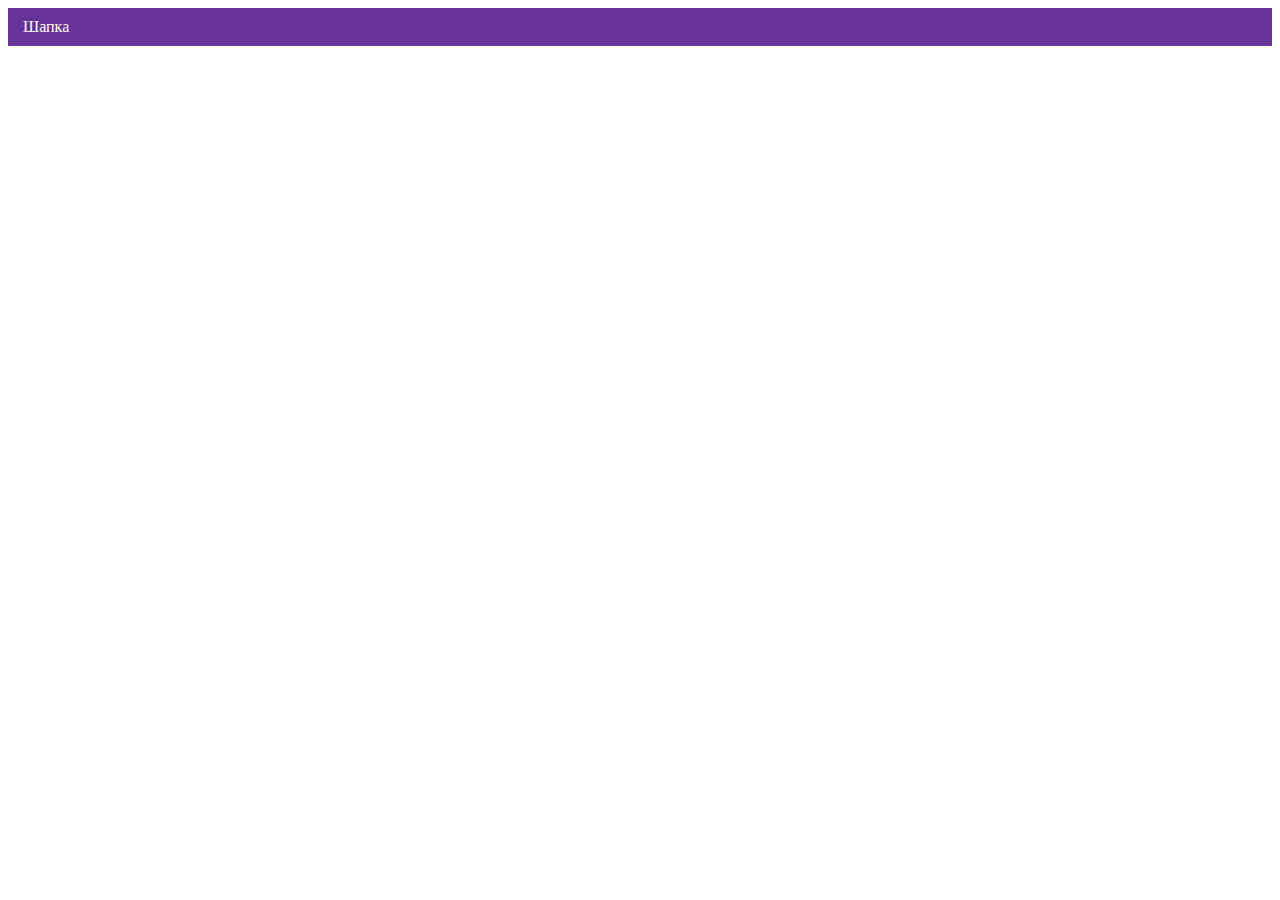
==== index.html @ fb652858 "Deploying to gh-pages from @ htmlacademy-adaptive/2558275-cat-energy-32@a06c13110b7c90f666a48b21f1c2" ====
<!DOCTYPE html><html class="page" lang="ru"><head><meta charset="UTF-8"><title>Название проекта</title><meta name="viewport" content="width=device-width,initial-scale=1"><link rel="stylesheet" href="styles/styles.css"><script src="scripts/index.js" defer="defer"></script></head><body class="page__body"><header class="header">Шапка</header></body></html>
---- styles/styles.css ----
.header{color:#fff;background-color:#639;padding:10px 15px}
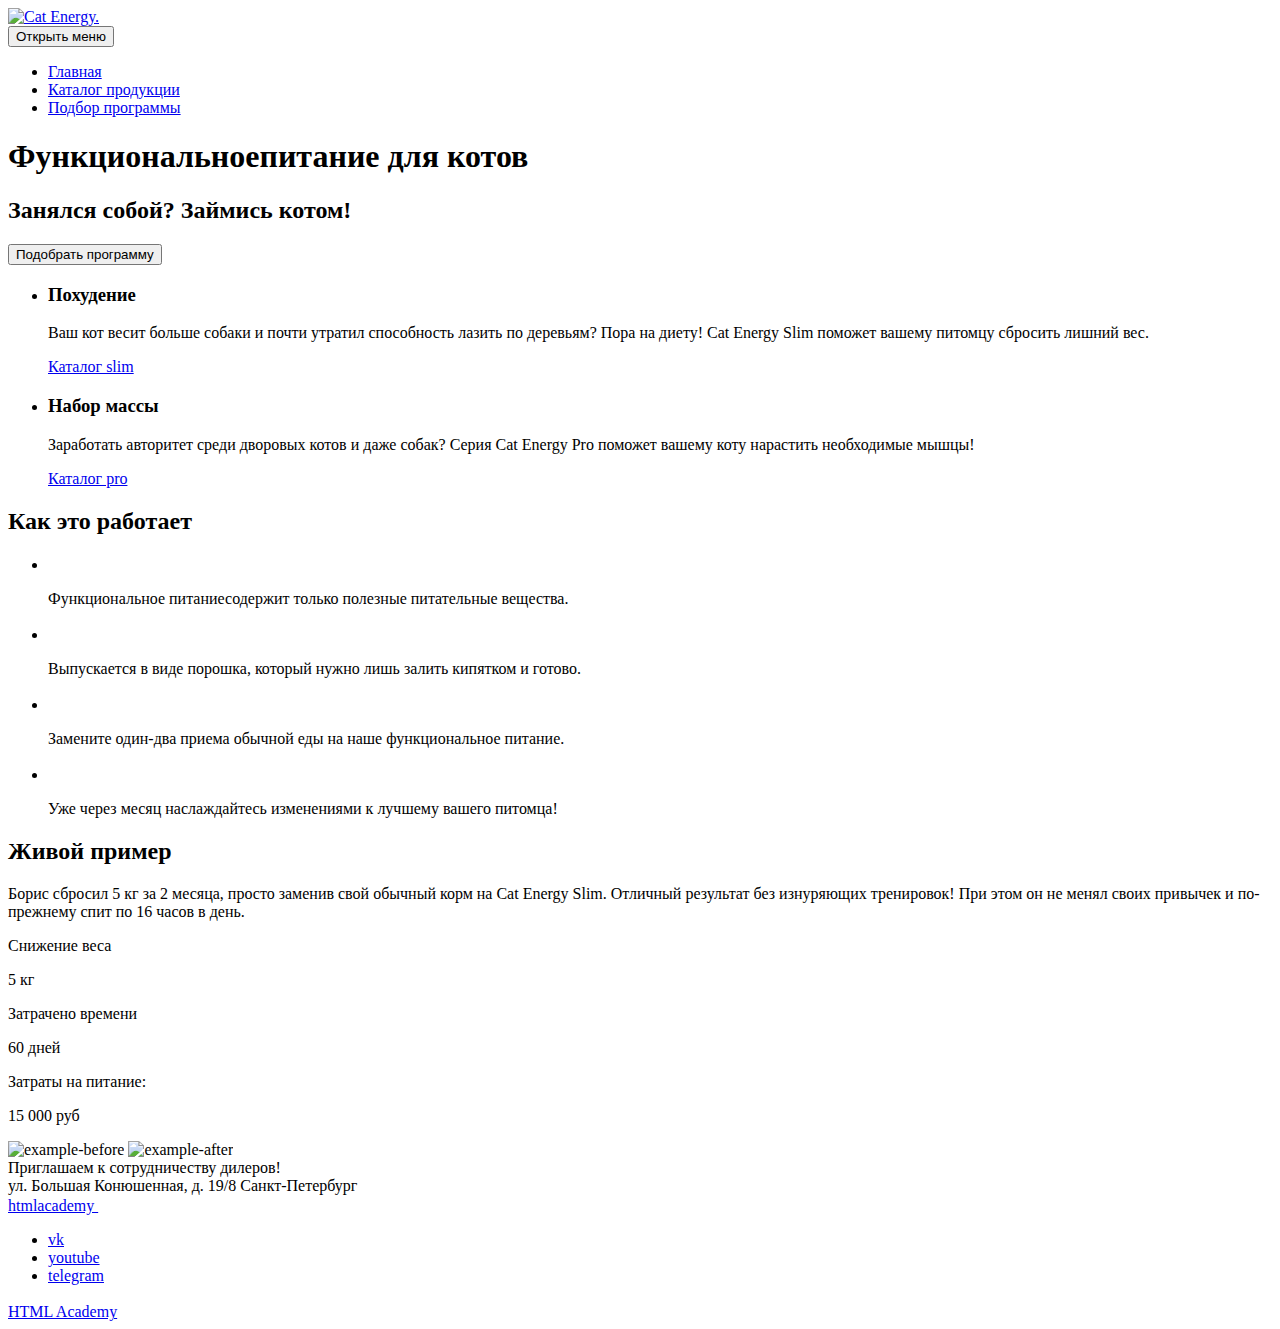
==== commit 4d2ea29e: "Deploying to gh-pages from @ htmlacademy-adaptive/2558275-cat-energy-32@afce8039c04fdcaa0b60c7fbbc33" ====
--- a/index.html
+++ b/index.html
@@ -1 +1 @@
-<!DOCTYPE html><html class="page" lang="ru"><head><meta charset="UTF-8"><title>Название проекта</title><meta name="viewport" content="width=device-width,initial-scale=1"><link rel="stylesheet" href="styles/styles.css"><script src="scripts/index.js" defer="defer"></script></head><body class="page__body"><header class="header">Шапка</header></body></html>+<!DOCTYPE html><html class="page" lang="ru"><head><meta charset="UTF-8"><title>Название проекта</title><meta name="viewport" content="width=device-width,initial-scale=1"><link rel="stylesheet" href="styles/styles.css"><script src="scripts/index.js" defer="defer"></script></head><body class="page__body"><header class="main-header"><a class="main-header__logo" href="#"><img class="main-header__logo-image" src="#" width="200" height="100" alt="Cat Energy."></a><nav class="main-nav"><button class="main-nav__toggle" type="button"><span class="visually-hidden">Открыть меню</span></button><div class="main-nav__wrapper"><ul class="main-nav__list nav-list"><li class="nav-list__item nav-list__item--active"><a class="nav-list__link" href="index.html">Главная</a></li><li class="nav-list__item"><a class="nav-list__link" href="catalog.html">Каталог продукции</a></li><li class="nav-list__item"><a class="nav-list__link" href="#">Подбор программы</a></li></ul></div></nav></header><main class="main-container"><h1 class="main-container__title">Функциональноепитание для котов</h1><h2 class="main-container__title">Занялся собой? Займись котом!</h2><button class="main-container__button" type="button">Подобрать программу</button><section class="products"><div class="products__wrapper"><ul class="products__list"><li class="products__item products__item--weight-loss"><h3 class="products__subtitle">Похудение</h3><p class="products__description">Ваш кот весит больше собаки и почти утратил способность лазить по деревьям? Пора на диету! Cat Energy Slim поможет вашему питомцу сбросить лишний вес.</p><a class="products__link" href="#">Каталог slim</a></li><li class="products__item products__item--weight-gain"><h3 class="products__subtitle">Набор массы</h3><p class="products__description">Заработать авторитет среди дворовых котов и даже собак? Серия Cat Energy Pro поможет вашему коту нарастить необходимые мышцы!</p><a class="products__link" href="#">Каталог pro</a></li></ul></div></section><section class="about"><h2 class="about__title">Как это работает</h2><div class="about__wrapper"><ul class="about__list"><li class="about__item"><div class="about__icon-wrapper"><svg class="about__icon" width="16" height="16"><use href="#"></use></svg></div><p class="about__description">Функциональное питаниесодержит только полезные питательные вещества.</p></li><li class="about__item"><div class="about__icon-wrapper"><svg class="about__icon" width="16" height="16"><use href="#"></use></svg></div><p class="about__description">Выпускается в виде порошка, который нужно лишь залить кипятком и готово.</p></li><li class="about__item"><div class="about__icon-wrapper"><svg class="about__icon" width="16" height="16"><use href="#"></use></svg></div><p class="about__description">Замените один-два приема обычной еды на наше функциональное питание.</p></li><li class="about__item"><div class="about__icon-wrapper"><svg class="about__icon" width="16" height="16"><use href="#"></use></svg></div><p class="about__description">Уже через месяц наслаждайтесь изменениями к лучшему вашего питомца!</p></li></ul></div></section><section class="example"><h2 class="example__title">Живой пример</h2><div class="example__wrapper"><p class="example__description">Борис сбросил 5 кг за 2 месяца, просто заменив свой обычный корм на Cat Energy Slim. Отличный результат без изнуряющих тренировок! При этом он не менял своих привычек и по-прежнему спит по 16 часов в день.</p><div class="example__stats-wrapper"><div class="example__stats"><div class="example__stats-title">Снижение веса</div><p class="example__stats-value">5 кг</p></div><div class="example__stats"><div class="example__stats-title">Затрачено времени</div><p class="example__stats-value">60 дней</p></div></div><div class="example__price-wrapper"><p class="example__price-title">Затраты на питание:</p><p class="example__price-count">15 000 руб</p></div><div class="example__image-wrapper"><img class="example__image-before" src="#" height="200" width="200" alt="example-before"> <img class="example__image-after" src="#" height="200" width="200" alt="example-after"></div></div></section></main><footer class="main-footer"><div class="main-footer__wrapper"><div class="main-footer__contacts"><div class="main-footer__invitation">Приглашаем к сотрудничеству дилеров!</div><div class="main-footer__address">ул. Большая Конюшенная, д. 19/8 Санкт-Петербург</div></div><div class="main-footer__map"></div><div class="main-footer__social social"><a class="visually-hidden" href="https://htmlacademy.ru/intensive/adaptive">htmlacademy <svg class="main-footer__logo" width="16" height="16"><use href="#"></use></svg></a><ul class="social__list"><li class="social__item social__item--vkontakte"><a class="visually-hidden" href="https://vk.com/htmlacademy">vk</a></li><li class="social__item social__item--youtube"><a class="visually-hidden" href="https://www.youtube.com/user/htmlacademyru">youtube</a></li><li class="social__item social__item--telegram"><a class="visually-hidden" href="https://t.me/htmlacademy">telegram</a></li></ul><div class="main-footer__copyright copyright"><a class="copyright__link" href="https://htmlacademy.ru/intensive/adaptive">HTML Academy</a> <svg class="copyright__icon" width="16" height="16"><use href="#"></use></svg></div></div></div></footer></body></html>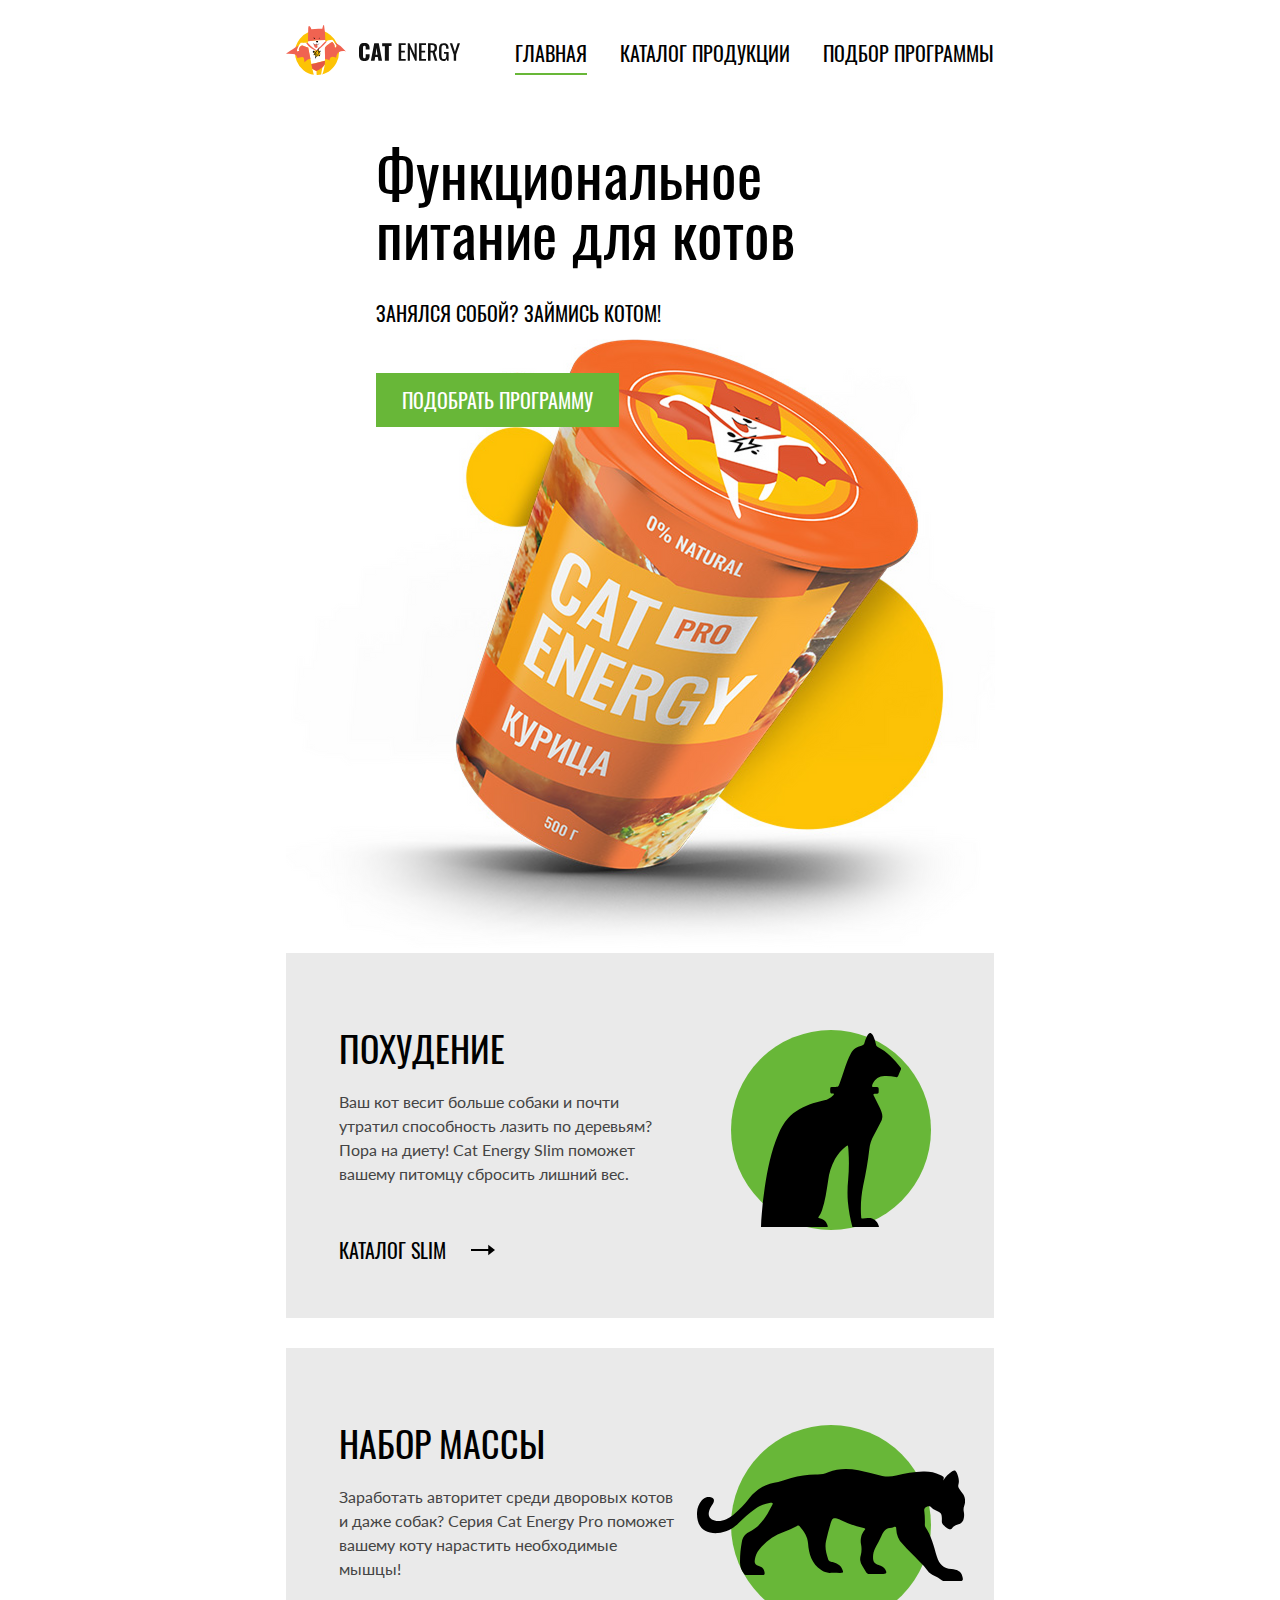
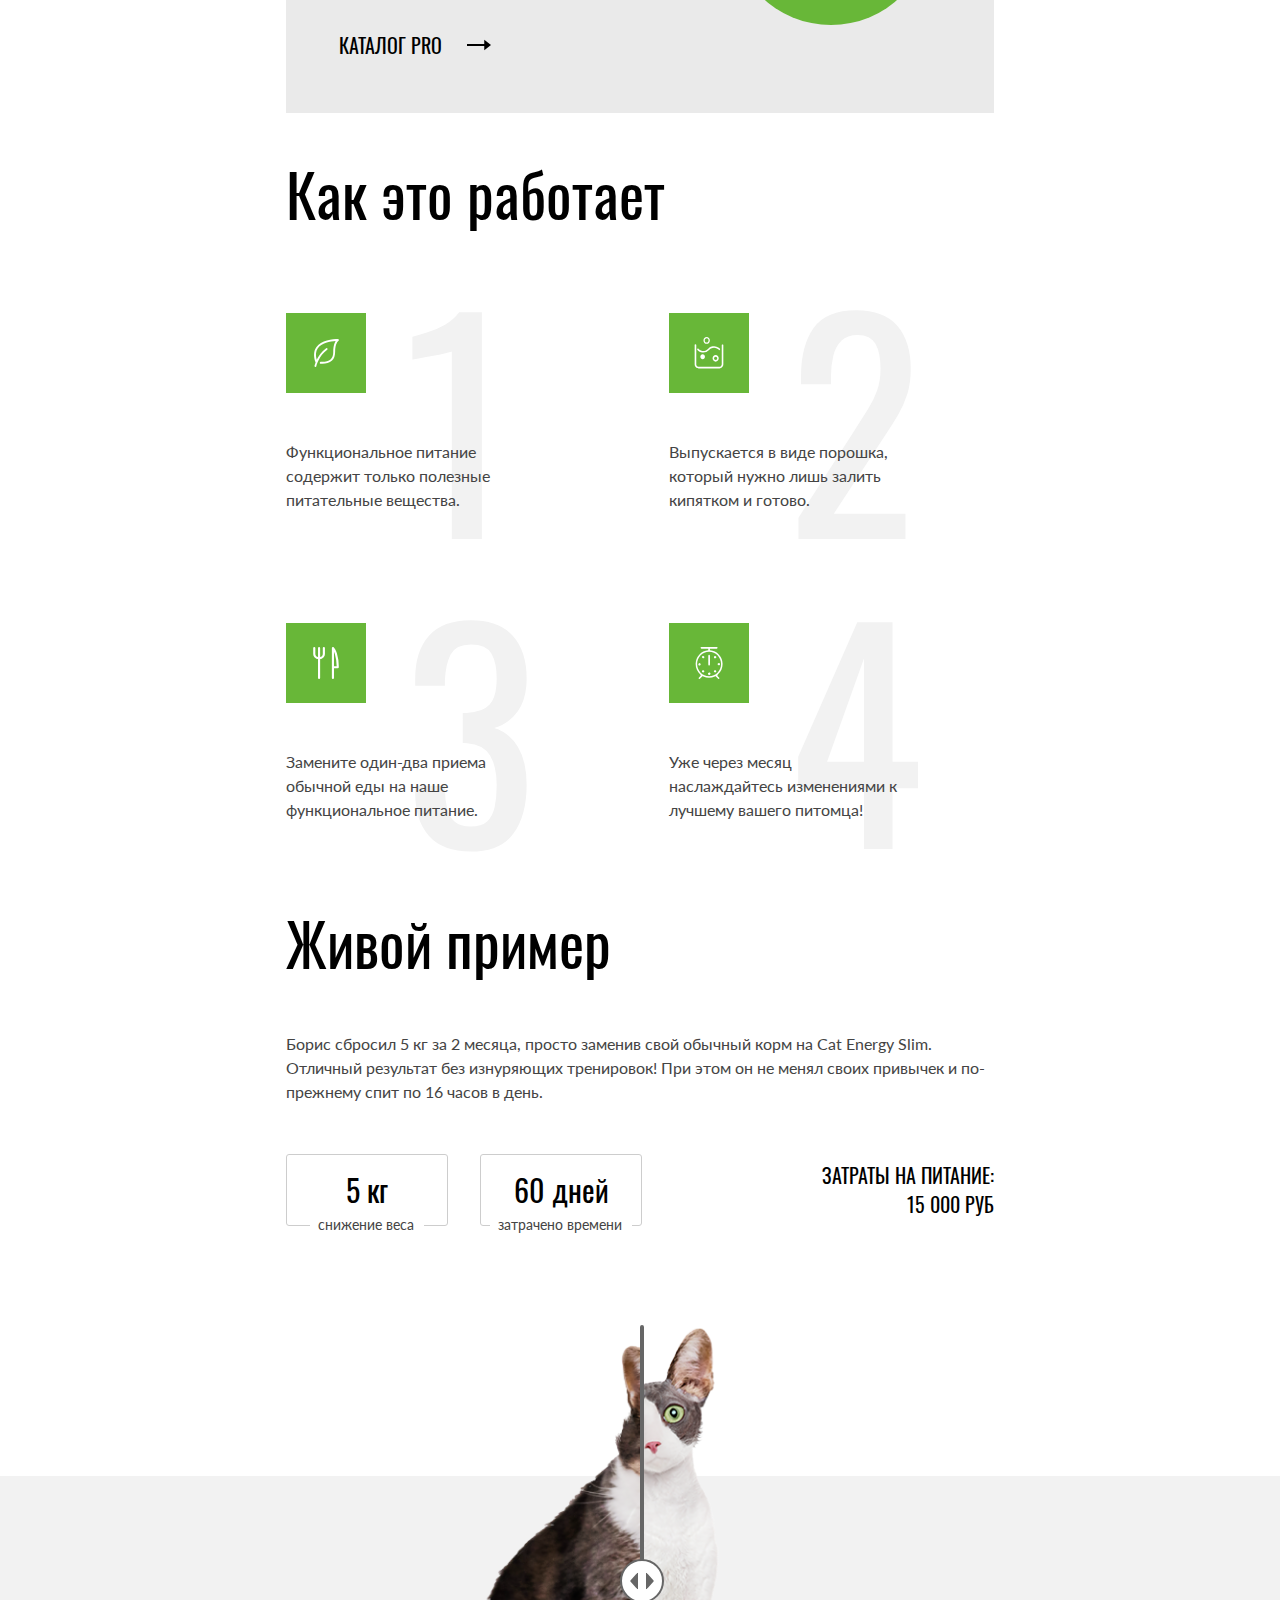
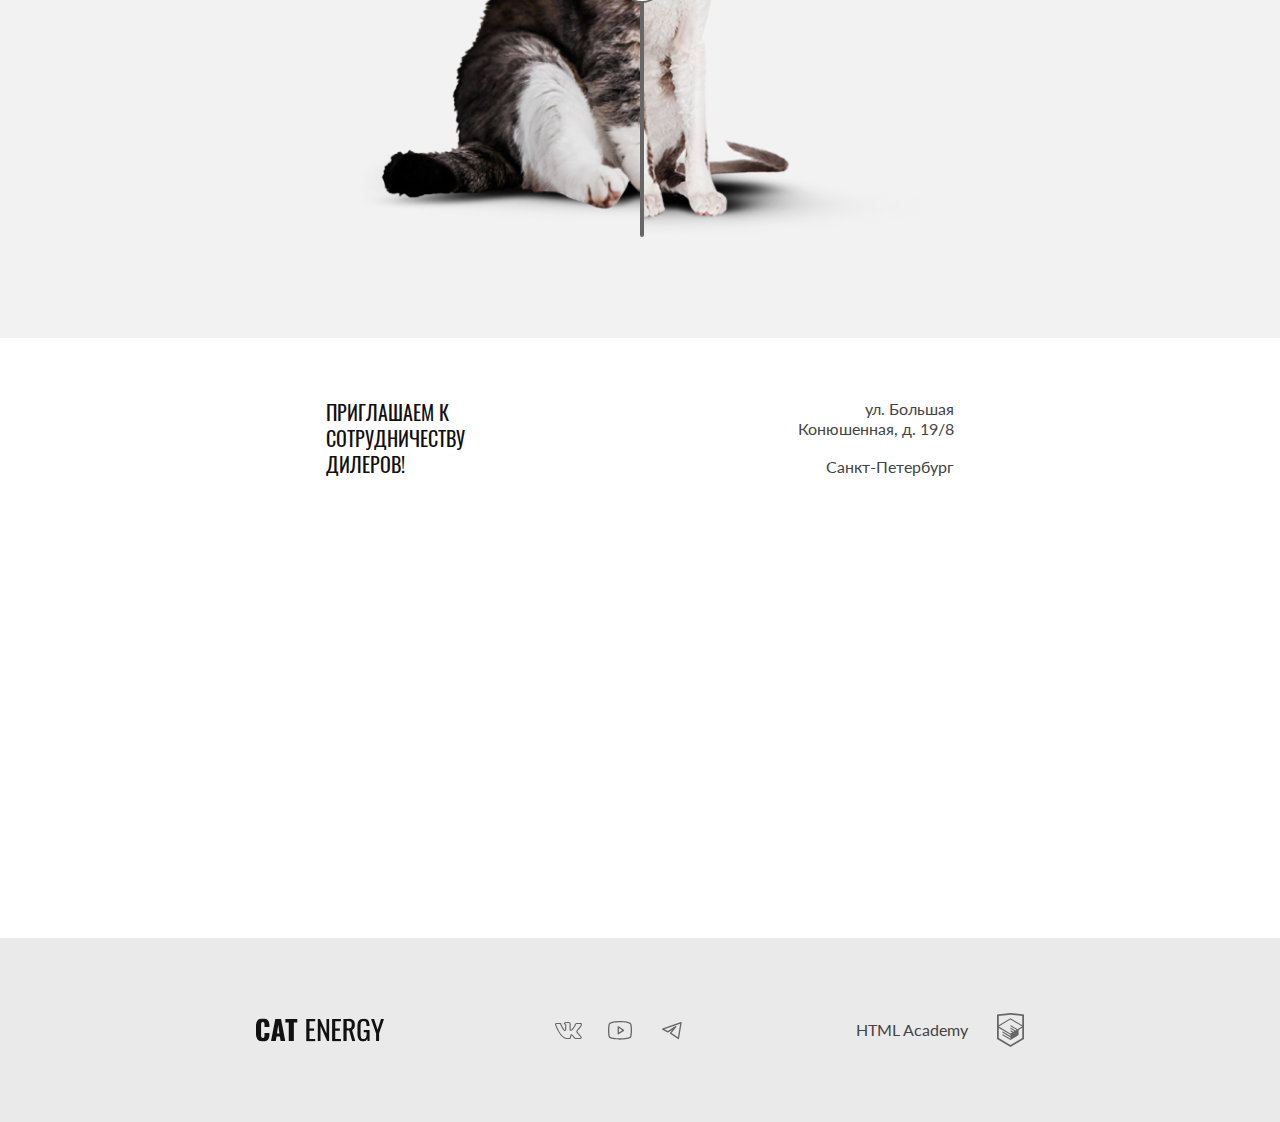
==== commit 2990ff1b: "Deploying to gh-pages from @ htmlacademy-adaptive/2558275-cat-energy-32@31e0dd7bd405c02f7ac38c8f0db4" ====
--- a/index.html
+++ b/index.html
@@ -1 +1 @@
-<!DOCTYPE html><html class="page" lang="ru"><head><meta charset="UTF-8"><title>Название проекта</title><meta name="viewport" content="width=device-width,initial-scale=1"><link rel="stylesheet" href="styles/styles.css"><script src="scripts/index.js" defer="defer"></script></head><body class="page__body"><header class="main-header"><a class="main-header__logo" href="#"><img class="main-header__logo-image" src="#" width="200" height="100" alt="Cat Energy."></a><nav class="main-nav"><button class="main-nav__toggle" type="button"><span class="visually-hidden">Открыть меню</span></button><div class="main-nav__wrapper"><ul class="main-nav__list nav-list"><li class="nav-list__item nav-list__item--active"><a class="nav-list__link" href="index.html">Главная</a></li><li class="nav-list__item"><a class="nav-list__link" href="catalog.html">Каталог продукции</a></li><li class="nav-list__item"><a class="nav-list__link" href="#">Подбор программы</a></li></ul></div></nav></header><main class="main-container"><h1 class="main-container__title">Функциональноепитание для котов</h1><h2 class="main-container__title">Занялся собой? Займись котом!</h2><button class="main-container__button" type="button">Подобрать программу</button><section class="products"><div class="products__wrapper"><ul class="products__list"><li class="products__item products__item--weight-loss"><h3 class="products__subtitle">Похудение</h3><p class="products__description">Ваш кот весит больше собаки и почти утратил способность лазить по деревьям? Пора на диету! Cat Energy Slim поможет вашему питомцу сбросить лишний вес.</p><a class="products__link" href="#">Каталог slim</a></li><li class="products__item products__item--weight-gain"><h3 class="products__subtitle">Набор массы</h3><p class="products__description">Заработать авторитет среди дворовых котов и даже собак? Серия Cat Energy Pro поможет вашему коту нарастить необходимые мышцы!</p><a class="products__link" href="#">Каталог pro</a></li></ul></div></section><section class="about"><h2 class="about__title">Как это работает</h2><div class="about__wrapper"><ul class="about__list"><li class="about__item"><div class="about__icon-wrapper"><svg class="about__icon" width="16" height="16"><use href="#"></use></svg></div><p class="about__description">Функциональное питаниесодержит только полезные питательные вещества.</p></li><li class="about__item"><div class="about__icon-wrapper"><svg class="about__icon" width="16" height="16"><use href="#"></use></svg></div><p class="about__description">Выпускается в виде порошка, который нужно лишь залить кипятком и готово.</p></li><li class="about__item"><div class="about__icon-wrapper"><svg class="about__icon" width="16" height="16"><use href="#"></use></svg></div><p class="about__description">Замените один-два приема обычной еды на наше функциональное питание.</p></li><li class="about__item"><div class="about__icon-wrapper"><svg class="about__icon" width="16" height="16"><use href="#"></use></svg></div><p class="about__description">Уже через месяц наслаждайтесь изменениями к лучшему вашего питомца!</p></li></ul></div></section><section class="example"><h2 class="example__title">Живой пример</h2><div class="example__wrapper"><p class="example__description">Борис сбросил 5 кг за 2 месяца, просто заменив свой обычный корм на Cat Energy Slim. Отличный результат без изнуряющих тренировок! При этом он не менял своих привычек и по-прежнему спит по 16 часов в день.</p><div class="example__stats-wrapper"><div class="example__stats"><div class="example__stats-title">Снижение веса</div><p class="example__stats-value">5 кг</p></div><div class="example__stats"><div class="example__stats-title">Затрачено времени</div><p class="example__stats-value">60 дней</p></div></div><div class="example__price-wrapper"><p class="example__price-title">Затраты на питание:</p><p class="example__price-count">15 000 руб</p></div><div class="example__image-wrapper"><img class="example__image-before" src="#" height="200" width="200" alt="example-before"> <img class="example__image-after" src="#" height="200" width="200" alt="example-after"></div></div></section></main><footer class="main-footer"><div class="main-footer__wrapper"><div class="main-footer__contacts"><div class="main-footer__invitation">Приглашаем к сотрудничеству дилеров!</div><div class="main-footer__address">ул. Большая Конюшенная, д. 19/8 Санкт-Петербург</div></div><div class="main-footer__map"></div><div class="main-footer__social social"><a class="visually-hidden" href="https://htmlacademy.ru/intensive/adaptive">htmlacademy <svg class="main-footer__logo" width="16" height="16"><use href="#"></use></svg></a><ul class="social__list"><li class="social__item social__item--vkontakte"><a class="visually-hidden" href="https://vk.com/htmlacademy">vk</a></li><li class="social__item social__item--youtube"><a class="visually-hidden" href="https://www.youtube.com/user/htmlacademyru">youtube</a></li><li class="social__item social__item--telegram"><a class="visually-hidden" href="https://t.me/htmlacademy">telegram</a></li></ul><div class="main-footer__copyright copyright"><a class="copyright__link" href="https://htmlacademy.ru/intensive/adaptive">HTML Academy</a> <svg class="copyright__icon" width="16" height="16"><use href="#"></use></svg></div></div></div></footer></body></html>+<!DOCTYPE html><html class="page" lang="ru"><head><meta charset="UTF-8"><title>Cat Energy</title><meta name="viewport" content="width=device-width,initial-scale=1"><link rel="icon" href="favicon.ico"><link rel="icon" href="favicons/favicon.svg" type="image/svg+xml"><link rel="apple-touch-icon" href="favicons/favicon-apple.png"><link rel="manifest" href="manifest.webmanifest"><link rel="stylesheet" href="styles/styles.css"><link rel="preload" href="../fonts/lato/Lato-Regular.woff2" type="font/woff2" as="font" crossorigin="anonymous"><link rel="preload" href="../fonts/oswald/oswaldregular.woff2" type="font/woff2" as="font" crossorigin="anonymous"><script src="scripts/index.js" defer="defer"></script></head><body class="page__body"><header class="main-header"><div class="main-header__wrapper"><a class="main-header__logo" href="index.html"><picture><source type="image/svg+xml" media="(min-width: 1440px)" srcset="images/logo-desktop.svg" width="70" height="59"><source type="image/svg+xml" media="(min-width: 768px)" srcset="images/logo-tablet.svg" width="60" height="50"><img class="main-header__logo-image" src="images/logo-mobile.svg" alt="Cat Energy Logo" width="33" height="38"></picture></a><a class="main-header__logo-text-wrapper" href="index.html"><img class="main-header__logo-text" src="images/logo-text.svg" alt="Cat Energy" width="101" height="18"> </a><button class="main-header__toggle main-header__toggle--open" type="button" id="button"><span class="visually-hidden">Открыть меню</span></button></div><nav class="main-nav main-nav--no-js" id="main-nav"><ul class="main-nav__list nav-list nav-list--white" id="nav"><li class="nav-list__item nav-list__item--current"><a class="nav-list__link" href="index.html">Главная</a></li><li class="nav-list__item"><a class="nav-list__link" href="catalog.html">Каталог продукции</a></li><li class="nav-list__item"><a class="nav-list__link" href="#">Подбор программы</a></li></ul></nav></header><main class="main-container"><section class="hero"><div class="hero__wrapper"><h1 class="hero__title">Функциональное питание для котов</h1><p class="hero__description">Занялся собой? Займись котом!</p><div class="hero__image-wrapper"><picture><source type="image/png" media="(min-width: 1440px)" srcset="images/hero-desktop@1x.png, images/hero-desktop@2x.png 2x" width="552" height="499"><source type="image/png" media="(min-width: 768px)" srcset="images/hero-tablet@1x.png, images/hero-tablet@2x.png 2x" width="709" height="609"><img class="hero__image" src="images/hero-mobile@1x.png" srcset="images/hero-mobile@2x.png" alt="Cat Energy Can." width="280" height="270"></picture></div><a class="hero__link button button--primary" href="#">Подобрать программу</a></div></section><section class="products"><ul class="products__list container"><li class="products__item products__item--slim"><div class="products__item-wrapper"><div class="products__icon"></div><h3 class="products__subtitle">Похудение</h3><p class="products__description">Ваш кот весит больше собаки и почти утратил способность лазить по деревьям? Пора на диету! Cat Energy Slim поможет вашему питомцу сбросить лишний вес.</p><a class="products__link" href="#">Каталог slim</a></div></li><li class="products__item products__item--pro"><div class="products__item-wrapper"><div class="products__icon"></div><h3 class="products__subtitle">Набор массы</h3><p class="products__description">Заработать авторитет среди дворовых котов и даже собак? Серия Cat Energy Pro поможет вашему коту нарастить необходимые мышцы!</p><a class="products__link" href="#">Каталог pro</a></div></li></ul></section><section class="about container"><h2 class="about__title">Как это работает</h2><ul class="about__list"><li class="about__item about__item--leaf"><p class="about__description">Функциональное питание содержит только полезные питательные вещества.</p></li><li class="about__item about__item--water"><p class="about__description">Выпускается в виде порошка, который нужно лишь залить кипятком и готово.</p></li><li class="about__item about__item--food"><p class="about__description">Замените один-два приема обычной еды на наше функциональное питание.</p></li><li class="about__item about__item--clock"><p class="about__description">Уже через месяц наслаждайтесь изменениями к лучшему вашего питомца!</p></li></ul></section><section class="example"><div class="example__container container"><div class="example__wrapper"><h2 class="example__title">Живой пример</h2><p class="example__description">Борис сбросил 5 кг за 2 месяца, просто заменив свой обычный корм на Cat Energy Slim. Отличный результат без изнуряющих тренировок! При этом он не менял своих привычек и по-прежнему спит по 16 часов в день.</p><div class="example__stats-wrapper"><div class="example__stats"><div class="example__stats-title">Снижение веса</div><p class="example__stats-value">5 кг</p></div><div class="example__stats"><div class="example__stats-title">Затрачено времени</div><p class="example__stats-value">60 дней</p></div><div class="example__price-wrapper"><p class="example__price-title">Затраты на питание:</p><p class="example__price-count">15 000 руб</p></div></div></div><div class="example__image-wrapper"><picture><source type="image/png" media="(min-width: 768px)" srcset="images/example-before-tablet@1x.png, images/example-before-tablet@2x.png 2x" width="560" height="512"><img class="example__image example__image--before" src="images/example-before-mobile@1x.png" srcset="images/example-before-mobile@2x.png" alt="Fat cat example" width="280" height="256"></picture><button class="example__image-slider" type="button"><span class="visually-hidden">Ползунок вида кота</span></button><picture><source type="image/png" media="(min-width: 768px)" srcset="images/example-after-tablet@1x.png, images/example-after-tablet@2x.png 2x" width="560" height="512"><img class="example__image example__image--after" src="images/example-after-mobile@1x.png" srcset="images/example-after-mobile@2x.png" alt="Thin cat example" width="280" height="256"></picture></div></div></section></main><footer class="main-footer"><div class="main-footer__contacts"><div class="main-footer__invitation">Приглашаем к сотрудничеству дилеров!</div><address class="main-footer__address">ул. Большая Конюшенная, д. 19/8 <span class="main-footer__address-footer">Санкт-Петербург</span></address></div><div class="main-footer__map"><iframe class="main-footer__map-frame" src="https://yandex.ru/map-widget/v1/?lang=ru_RU&amp;scroll=true&amp;source=constructor-api&amp;um=constructor%3Aa70b588485700b86dbeb0b23fb0b46061e5efc784e68ea2d456d7e1fca6dc536"></iframe></div><div class="main-footer__social social"><div class="social__wrapper"><a class="social__item social__logo-text-wrapper" href="index.html"><img class="social__logo-text" src="images/logo-text.svg" alt="Cat Energy" width="128" height="24"></a><ul class="social__item social__list"><li class="social__list-item"><a class="social__link social__link--vkontakte" href="https://vk.com/htmlacademy"><span class="visually-hidden">vk</span></a></li><li class="social__list-item"><a class="social__link social__link--youtube" href="https://www.youtube.com/user/htmlacademyru"><span class="visually-hidden">youtube</span></a></li><li class="social__list-item"><a class="social__link social__link--telegram" href="https://t.me/htmlacademy"><span class="visually-hidden">telegram</span></a></li></ul><div class="social__item copyright"><a class="copyright__link" href="https://htmlacademy.ru/intensive/adaptive">HTML Academy</a></div></div></div></footer></body></html>--- a/styles/styles.css
+++ b/styles/styles.css
@@ -1 +1 @@
-.header{color:#fff;background-color:#639;padding:10px 15px}+body{color:#000;background-color:#fff;margin:0;font-family:Lato-Regular,Arial,sans-serif}h1,h2,h3,h4{font:inherit}a{color:inherit;text-decoration:none}ul{margin:0;padding:0;list-style-type:none}@font-face{font-family:Lato-Regular;font-weight:400;font-style:normal;font-display:swap;src:url(../fonts/lato/Lato-Regular.woff2)format("woff2")}@font-face{font-family:Oswald;font-weight:400;font-style:normal;font-display:swap;src:url(../fonts/oswald/oswaldregular.woff2)format("woff2")}.container{width:280px;margin:0 auto}@media (width>=768px){.container{width:708px}}@media (width>=1440px){.container{width:1220px}}.button{text-transform:uppercase;cursor:pointer;border:none;font-family:Oswald,Arial,sans-serif;font-size:16px;line-height:20px}@media (width>=768px){.button{font-size:20px;line-height:26px}}.button--primary{color:#fff;background-color:#68b738}.button--primary:hover{background-color:#5eaa2f}.button--primary:active{color:#ffffff4d}.button--secondary{color:#444;background-color:#eaeaea}.button--secondary:hover{background-color:#ebebeb}.section-title{min-width:100%;height:24px;position:relative}.section-title:before{content:"";z-index:-1;background-color:#68b738;width:100%;height:2px;position:absolute;top:50%}.section-title__wrapper{width:320px;margin:0 auto}@media (width>=768px){.section-title__wrapper{width:708px}}@media (width>=1440px){.section-title__wrapper{width:1220px}}.section-title__title{background-color:#fff;margin:0 auto;padding:0 40px 0 20px;font-family:Oswald,Arial,sans-serif;font-size:24px;line-height:24px;display:inline-block}@media (width>=768px){.section-title__title{padding:0 20px 0 40px;font-size:32px;line-height:32px}}@media (width>=1440px){.section-title__title{padding:0 40px;font-size:40px;line-height:40px}}@media (width>=768px){.main-header{align-items:center;width:708px;margin:0 auto;display:flex}}@media (width>=1440px){.main-header{z-index:1;background:0 0;width:1220px;position:absolute;left:0;right:0}}.main-header__wrapper{background-color:#fff;justify-content:space-between;align-items:center;width:280px;margin:0 auto;padding:13px 20px 14px;display:flex}@media (width>=768px){.main-header__wrapper{margin:unset;justify-content:flex-start;width:auto;padding:25px 0 0}}@media (width>=1440px){.main-header__wrapper{padding:55px 110px}}.main-header__logo-text-wrapper{height:18px}.main-header__logo-text-wrapper:hover{opacity:.6}.main-header__logo-text-wrapper:active{opacity:.3}@media (width>=768px){.main-header__logo-text-wrapper{margin-left:13px}}@media (width>=1440px){.main-header__logo-text-wrapper{width:118px;height:21px;margin-left:14px}}.main-header__toggle{background-image:url(../icons/stack.svg#menu-open);background-color:unset;border:none;width:24px;height:24px}@media (width>=768px){.main-header__toggle{display:none}}.main-header__toggle--close{background-image:url(../icons/stack.svg#menu-close)}.nav-list{color:#000;z-index:2;flex-direction:column;column-gap:33px;width:100%;font-family:Oswald,Arial,sans-serif;display:none}@media (width>=768px){.nav-list{flex-direction:row;height:32px;display:flex}}@media (width>=1440px){.nav-list{height:38px}}.nav-list--open{display:flex}.nav-list__item{text-align:center;border-top:1px solid #e6e6e6;width:100%;margin:0 auto;padding:22px 0 24px;font-size:20px;line-height:20px}.nav-list__item:last-child{border-bottom:1px solid #e6e6e6}.nav-list__item:hover{opacity:.6}.nav-list__item:active{opacity:.3}@media (width>=768px){.nav-list__item{margin:unset;padding:unset;border:unset;width:auto}.nav-list__item:last-child{border:unset}.nav-list__item--current{border-bottom:2px solid #68b738}}@media (width>=1440px){.nav-list--white{color:#fff}.nav-list--white .nav-list__item--current{border-bottom:2px solid #fff}}.main-nav{text-transform:uppercase;background-color:#fff;width:100%;font-family:Oswald,Arial,sans-serif;font-size:20px;line-height:20px;display:flex;position:absolute;top:65px;left:0;right:0}@media (width>=768px){.main-nav{width:unset;background-color:#0000;margin-top:39px;margin-left:auto;font-size:18px;line-height:24px;position:static}}@media (width>=1440px){.main-nav{margin-top:16px;font-size:20px;line-height:30px}}.main-nav--no-js{display:flex;position:static}.main-nav--no-js .main-nav__list{display:flex}.main-container{flex-direction:column;display:flex}.hero{color:#fff;min-width:100%;font-family:Oswald,Arial,sans-serif;font-weight:400;position:relative}.hero:before{content:"";z-index:-1;background-image:-webkit-linear-gradient(90deg,#68b738,#68b738bf),-webkit-image-set(url(../images/hero-bg-mobile@1x.jpg) 1x type("image/jpeg"),url(../images/hero-bg-mobile@2x.jpg) 2x type("image/jpeg")),-webkit-linear-gradient(bottom left,#3f3e43,#525157);background-image:linear-gradient(90deg,#68b738,#68b738bf),image-set("../images/hero-bg-mobile@1x.jpg" 1x type("image/jpeg"),"../images/hero-bg-mobile@2x.jpg" 2x type("image/jpeg")),linear-gradient(to bottom left,#3f3e43,#525157);background-position:50%;background-repeat:no-repeat;width:100%;height:302px;position:absolute;top:0}@media (width>=768px){.hero{color:#000}.hero:before{display:none}}@media (width>=1440px){.hero:before{background-image:-webkit-linear-gradient(90deg,#68b738,#68b738bf),-webkit-image-set(url(../images/hero-bg-desktop@1x.jpg) 1x type("image/jpeg"),url(../images/hero-bg-desktop@2x.jpg) 2x type("image/jpeg")),-webkit-linear-gradient(bottom left,#3f3e43,#525157);background-image:linear-gradient(90deg,#68b738,#68b738bf),image-set("../images/hero-bg-desktop@1x.jpg" 1x type("image/jpeg"),"../images/hero-bg-desktop@2x.jpg" 2x type("image/jpeg")),linear-gradient(to bottom left,#3f3e43,#525157);background-position:100%;width:50%;height:100%;display:block;right:0}}.hero__wrapper{flex-direction:column;align-items:center;width:320px;margin:0 auto;display:flex;position:relative}@media (width>=768px){.hero__wrapper{width:528px;min-height:875px}}@media (width>=1440px){.hero__wrapper{align-items:flex-start;width:1060px;min-height:551px;margin-top:143px}}.hero__title{text-align:center;margin:27px auto 0;font-size:36px;line-height:36px}@media (width>=768px){.hero__title{text-align:start;margin-top:65px;font-size:60px;line-height:60px}}@media (width>=1440px){.hero__title{max-width:50%;margin:81px 0 0}}.hero__description{text-transform:uppercase;margin:25px auto 0;font-size:14px;line-height:14px}@media (width>=768px){.hero__description{margin-top:40px;margin-left:0;font-size:20px;line-height:20px}}.hero__image-wrapper{z-index:-1;margin:29px 0 0;position:relative}@media (width>=768px){.hero__image-wrapper{z-index:-1;position:absolute;bottom:0}}@media (width>=1440px){.hero__image-wrapper{margin-right:141px;top:0;right:0}}.hero__link{text-align:center;width:280px;padding:10px 0}@media (width>=768px){.hero__link{width:auto;margin:50px auto 0 0;padding:14px 26px}}.products{color:#000;font-family:Oswald,Arial,sans-serif}.products__item{background-color:#eaeaea;width:100%}@media (width>=1440px){.products__item{width:570px}}.products__item-wrapper{grid-template-rows:repeat(3,auto);grid-template-columns:50px 1fr;gap:22px 20px;padding:24px 20px 18px;display:grid}@media (width>=768px){.products__item-wrapper{grid-template-columns:1fr 200px;gap:24px 53px;padding:77px 63px 53px 53px}}@media (width>=1440px){.products__item-wrapper{grid-template-columns:100px 1fr;gap:23px 62px;padding:47px 52px 55px}}.products__icon{background-color:#68b738;border-radius:50%;width:50px;height:50px;display:inline-block;position:relative}@media (width>=768px){.products__icon{grid-area:1/2/-1/3;width:200px;height:200px}}@media (width>=1440px){.products__icon{grid-area:1/1/2/2;width:100px;height:100px}}.products__icon:before{content:"";position:absolute;top:50%;left:50%;transform:translate(-50%,-50%)}.products__subtitle{text-transform:uppercase;margin:auto 0;font-size:24px;line-height:37px;display:inline-block}@media (width>=768px){.products__subtitle{grid-column:1/2;font-size:36px;line-height:36px}}@media (width>=1440px){.products__subtitle{grid-area:1/2/2/3}}.products__description{color:#444;grid-column:1/-1;margin:0;font-family:Lato-Regular,Arial,sans-serif;font-size:14px;line-height:18px}@media (width>=768px){.products__description{grid-column:1/2;font-size:16px;line-height:24px}}@media (width>=1440px){.products__description{grid-area:2/1/3/3}}.products__link{text-transform:uppercase;border-top:1px solid #d9d9d9;grid-column:1/-1;align-items:center;padding-top:19px;font-size:16px;line-height:16px;display:flex}.products__link:after{content:"";background-image:url(../icons/stack.svg#arrow);width:24px;height:12px;margin-left:15px;display:inline-block}.products__link:active{opacity:.3}.products__link:hover:after{width:32px;transform:scaleX(1.33)}@media (width>=768px){.products__link{border:none;grid-column:1/2;margin-top:25px;padding:0;font-size:20px;line-height:30px}.products__link:after{margin-left:25px}}@media (width>=1440px){.products__link{grid-area:3/1/-1/3}}.products__item--slim .products__icon:before{background-image:url(../icons/stack.svg#cat-slim);width:36px;height:50px}@media (width>=768px){.products__item--slim .products__icon:before{width:144px;height:194px}}@media (width>=1440px){.products__item--slim .products__icon:before{width:70px;height:97px}}.products__item--pro .products__icon:before{background-image:url(../icons/stack.svg#cat-pro);width:67px;height:28px}@media (width>=768px){.products__item--pro .products__icon:before{width:268px;height:112px}}@media (width>=1440px){.products__item--pro .products__icon:before{width:134px;height:56px}}.products__list{flex-direction:column;align-items:center;gap:20px;margin-top:20px;display:flex}@media (width>=768px){.products__list{gap:30px;margin-top:0}}@media (width>=1440px){.products__list{flex-flow:wrap;align-items:stretch;gap:80px;margin-top:82px}}.about{padding:20px 20px 0}@media (width>=768px){.about{padding:0 30px}}@media (width>=1440px){.about{padding:82px 0 0}}.about__title{font-family:Oswald,Arial,sans-serif;font-size:36px;line-height:40px}@media (width>=768px){.about__title{font-size:60px;line-height:60px}}.about__item{color:#444;counter-increment:counter 1;align-items:center;margin-left:0;font-size:14px;line-height:18px;display:flex;position:relative}.about__item:before{content:"";background-color:#68b738;background-position:50%;background-repeat:no-repeat;background-size:30px 32px;min-width:60px;height:60px;margin-right:20px;display:inline-block}@media (width>=768px){.about__item:before{width:80px;height:80px;margin-top:40px}.about__item{flex-direction:column;align-items:flex-start;gap:31px;width:230px;min-height:280px;font-size:16px;line-height:24px}.about__item:after{color:#f2f2f2;content:counter(counter);z-index:-1;font-family:Oswald,Arial,sans-serif;font-size:280px;font-weight:400;line-height:280px;position:absolute;top:0;bottom:0;left:118px}}.about__item--leaf:before{background-image:url(../icons/stack.svg#leaf)}.about__item--water:before{background-image:url(../icons/stack.svg#water)}.about__item--clock:before{background-image:url(../icons/stack.svg#clock)}.about__item--food:before{background-image:url(../icons/stack.svg#food)}.about__list{flex-direction:column;gap:20px;margin-top:40px;display:flex}@media (width>=768px){.about__list{flex-flow:wrap;align-items:stretch;gap:30px 153px}}@media (width>=1440px){.about__list{gap:93px}}.example{min-width:100%;margin-top:49px;position:relative}.example:before{content:"";z-index:-1;background-color:#f2f2f2;width:100%;height:100%;position:absolute;bottom:0}@media (width>=768px){.example:before{height:462px}}.example__container{flex-direction:column;align-items:center;row-gap:20px;padding-bottom:40px;display:flex}@media (width>=768px){.example__container{row-gap:99px;padding-bottom:101px}}@media (width>=1440px){.example__container{flex-direction:row;justify-content:space-between}.example__wrapper{margin:unset;width:436px}}.example__title{margin:0;font-family:Oswald,Arial,sans-serif;font-size:36px;line-height:40px}@media (width>=768px){.example__title{font-size:60px;line-height:60px}}.example__description{color:#444;margin-top:40px;margin-bottom:0;font-size:14px;line-height:18px}@media (width>=768px){.example__description{margin-top:60px;font-size:16px;line-height:24px}}@media (width>=1440px){.example__description{margin-top:146px}}.example__stats{border:1px solid #cdcdcd;border-radius:3px;justify-content:center;align-items:center;display:flex;position:relative}.example__stats-value{margin:0;font-family:Oswald,Arial,sans-serif;font-size:24px;line-height:24px}@media (width>=768px){.example__stats-value{font-size:30px;line-height:37px}}.example__stats-title{color:#444;text-transform:lowercase;text-align:center;background-color:#f2f2f2;max-width:60px;padding:0 14px;font-family:Lato-Regular,Arial,sans-serif;font-size:12px;line-height:12px;position:absolute;top:48px}@media (width>=768px){.example__stats-title{max-width:unset;background-color:#fff;padding:0 10px 0 8px;font-size:14px;line-height:14px;top:63px}}@media (width>=1440px){.example__stats-title{background-color:#f2f2f2}}.example__stats-wrapper{grid-template-rows:56px auto;grid-template-columns:repeat(2,124px);gap:34px 32px;margin-top:20px;font-family:Oswald,Arial,sans-serif;font-size:14px;line-height:20px;display:grid}@media (width>=768px){.example__stats-wrapper{grid-template-rows:72px;grid-template-columns:repeat(2,162px) 1fr;margin-top:50px;font-size:20px;line-height:20px}}@media (width>=1440px){.example__stats-wrapper{grid-template-rows:72px auto;grid-template-columns:repeat(2,162px);gap:60px 42px;margin-top:62px}}.example__price-wrapper{text-transform:uppercase;grid-column:1/-1;justify-content:center;display:flex}@media (width>=768px){.example__price-wrapper{text-align:end;flex-direction:column;grid-column:3/-1;row-gap:9px}}@media (width>=1440px){.example__price-wrapper{text-align:center;flex-direction:row;grid-column:1/-1;row-gap:9px}}.example__price-title{margin:0}@media (width>=1440px){.example__price-title{width:50%}}.example__price-count{margin:0}@media (width>=1440px){.example__price-count{width:50%}}.example__image-wrapper{width:280px;height:256px;display:flex;position:relative}@media (width>=768px){.example__image-wrapper{width:560px;height:512px}}@media (width>=1440px){.example__image-wrapper{margin:unset;max-width:50%}}.example__image-slider{cursor:grabbing;border:2px solid #666;border-radius:2px;width:2px;height:100%;padding:0;position:absolute;left:50%}.example__image-slider:before{content:"";background-color:#fff;border:2px solid #666;border-radius:50%;width:40px;height:40px;position:absolute;top:50%;left:50%;transform:translate(-50%,-50%)}.example__image-slider:after{content:"";background-color:#666;border-radius:50%;width:24px;height:18px;position:absolute;top:50%;left:50%;transform:translate(-50%,-50%);-webkit-mask-image:url(../icons/stack.svg#controls);mask-image:url(../icons/stack.svg#controls);-webkit-mask-position:50%;mask-position:50%;-webkit-mask-size:contain;mask-size:contain;-webkit-mask-repeat:no-repeat;mask-repeat:no-repeat}.example__image-slider:hover,.example__image-slider:hover:before{border-color:#68b738}.example__image-slider:hover:after{background-color:#68b738}.example__image-slider:active,.example__image-slider:active:before{border-color:#5eaa2f}.example__image-slider:active:after{background-color:#5eaa2f}.example__image{object-fit:cover;display:block;overflow:hidden}.example__image--before{object-position:left;width:100%}.example__image--after{object-position:right;width:100%}.main-footer{background-color:#fff;width:100%;position:relative}.main-footer__contacts{justify-content:space-between;width:280px;margin:0 auto;padding:26px 20px;display:flex}@media (width>=768px){.main-footer__contacts{width:628px;padding:61px 70px}}@media (width>=1440px){.main-footer__contacts{background-color:#fff;width:405px;margin-right:45px;position:absolute;top:95px;right:50%}}.main-footer--grey{background-color:#f2f2f2}.main-footer__invitation{color:#111;text-transform:uppercase;flex:1;font-family:Oswald,Arial,sans-serif;font-size:16px;line-height:20px}@media (width>=768px){.main-footer__invitation{max-width:163px;font-size:20px;line-height:26px}}.main-footer__address{color:#444;flex-direction:column;flex:1;justify-content:space-between;font-size:14px;font-style:normal;line-height:20px;display:flex}@media (width>=768px){.main-footer__address{text-align:end;max-width:157px;font-size:16px}}@media (width>=1440px){.main-footer__address{text-align:start}}.main-footer__map{height:362px}@media (width>=768px){.main-footer__map{height:400px}}.main-footer__map-frame{border:none;width:100%;height:100%}.social{background-color:#eaeaea}.social__wrapper{flex-direction:column;align-items:center;max-width:320px;margin:0 auto;padding:20px 0;display:flex}@media (width>=768px){.social__wrapper{flex-direction:row;justify-content:space-between;max-width:768px;padding:55px 30px}}@media (width>=1440px){.social__wrapper{max-width:1220px;padding:66px 0}}.social__item{border-bottom:1px solid #d9d9d9;justify-content:center;width:280px;margin:0 20px;padding:20px 0;display:flex}.social__item:last-child{border-bottom:none}@media (width>=768px){.social__item{border-bottom:none;width:auto;margin:0}}.social__logo-text-wrapper:hover{opacity:.6}.social__logo-text-wrapper:active{opacity:.3}.social__list{flex-wrap:wrap;gap:20px 24px}.social__link{background-color:#666;width:28px;height:22px;display:block;-webkit-mask-position:50%;mask-position:50%;-webkit-mask-size:contain;mask-size:contain;-webkit-mask-repeat:no-repeat;mask-repeat:no-repeat}.social__link:hover{background-color:#68b738}.social__link:active{opacity:.3}.social__link--vkontakte{-webkit-mask-image:url(../icons/stack.svg#vkontakte);mask-image:url(../icons/stack.svg#vkontakte)}.social__link--youtube{-webkit-mask-image:url(../icons/stack.svg#youtube);mask-image:url(../icons/stack.svg#youtube)}.social__link--telegram{-webkit-mask-image:url(../icons/stack.svg#telegram);mask-image:url(../icons/stack.svg#telegram)}.copyright__link{color:#444;justify-content:space-between;align-items:center;width:100%;font-size:16px;line-height:20px;display:flex}@media (width>=768px){.copyright__link{width:168px}}.copyright__link:after{content:"";background-color:#666;width:27px;height:34px;display:block;-webkit-mask-image:url(../icons/stack.svg#html-academy);mask-image:url(../icons/stack.svg#html-academy);-webkit-mask-position:50%;mask-position:50%;-webkit-mask-size:contain;mask-size:contain;-webkit-mask-repeat:no-repeat;mask-repeat:no-repeat}.copyright__link:hover:after{background-color:#68b738}.copyright__link:active{opacity:.3}.catalog{border-top:1px solid #d9d9d9;min-width:100%}@media (width>=768px){.catalog{border:none}}@media (width>=1440px){.catalog{margin-top:143px}}.catalog__title{color:#000;margin:27px auto 41px;font-family:Oswald,Arial,sans-serif;font-size:36px;line-height:36px}@media (width>=768px){.catalog__title{font-size:60px;line-height:60px}}.catalog__list{display:grid}@media (width>=768px){.catalog__list{grid-template-columns:repeat(2,324px);grid-auto-rows:511px;gap:60px;width:708px;margin:0 auto}}@media (width>=1440px){.catalog__list{grid-template-columns:repeat(4,243px);width:1220px;margin-top:84px}}.catalog__item{border-top:1px solid #ebebeb;position:relative}@media (width>=768px){.catalog__item{border:none;padding:0 37px 40px}.catalog__item:before{content:"";z-index:-1;background-color:#f2f2f2;width:100%;height:calc(100% - 81px);position:absolute;bottom:0;left:0}}.catalog__item-wrapper{grid-template-rows:repeat(3,auto);grid-template-columns:repeat(2,50%);width:280px;margin:0 auto;padding:24px 0 21px;display:grid}@media (width>=768px){.catalog__item-wrapper{grid-template-rows:242px 1fr auto;grid-template-columns:1fr;width:100%;height:100%;padding:0}}.catalog__item-image{grid-row:1/-2;margin:10px auto}@media (width>=768px){.catalog__item-image{grid-row:1/2;margin:auto}}.catalog__item-title{text-transform:uppercase;color:#222;width:80px;margin:0;font-family:Oswald,Arial,sans-serif;font-size:16px;font-weight:400;line-height:20px}@media (width>=768px){.catalog__item-title{text-align:center;width:140px;margin:0 auto;font-size:20px;line-height:24px}}.catalog__item-param-list{color:#444;grid-template-columns:repeat(2,50%);grid-auto-rows:16px;margin:0;font-size:12px;line-height:16px;display:grid}@media (width>=768px){.catalog__item-param-list{grid-auto-rows:25px;row-gap:5px;font-size:16px;line-height:20px}.catalog__item-param{border-bottom:1px solid #cdcdcd;padding-bottom:5px}}.catalog__item-value{text-align:end;margin:0}@media (width>=768px){.catalog__item-value{border-bottom:1px solid #cdcdcd;padding-bottom:5px}}.catalog__item-button{grid-column:1/-1;margin-top:17px;padding:10px 0}@media (width>=768px){.catalog__item-button{margin-top:32px;font-size:16px;line-height:20px}}.item-more{border-bottom:1px solid #ebebeb;flex-direction:column;align-items:center;padding:25px 0;display:flex}.item-more:before{content:"";background-color:#fff;background-image:url(../icons/stack.svg#plus);background-position:50%;background-repeat:no-repeat;background-size:contain;width:30px;height:30px;display:block;position:relative}@media (width>=768px){.item-more{border:2px solid #f2f2f2;margin-top:81px;padding:50px 37px 40px}.item-more:before{width:60px;height:60px}}.item-more__wrapper{text-align:center;flex-direction:column;flex:1;align-items:center;display:flex}.item-more__title{color:#111;margin:23px auto 0;font-family:Oswald,Arial,sans-serif;font-size:16px;line-height:20px}@media (width>=768px){.item-more__title{width:170px;margin-top:50px;font-size:20px;line-height:24px}}.item-more__description{color:#444;margin:8px auto 0;font-size:12px;line-height:16px}@media (width>=768px){.item-more__description{width:170px;margin-top:23px;font-size:16px;line-height:18px}}.item-more__button{width:280px;margin-top:21px;padding:10px 0}@media (width>=768px){.item-more__button{width:250px;margin-top:auto;font-size:16px;line-height:20px}}@media (width>=1440px){.item-more__button{width:169px}}.additional-products__title{margin-top:25px}@media (width>=768px){.additional-products__title{margin-top:74px}}@media (width>=1440px){.additional-products__title{margin-top:71px}.additional-products__wrapper{justify-content:space-between;margin-top:80px;display:flex}}.product-list{border-top:1px solid #cdcdcd;flex-direction:column;margin-top:36px;display:flex}@media (width>=768px){.product-list{border:1px solid #cdcdcd;margin-top:80px}}@media (width>=1440px){.product-list{border-bottom:none;border-left:none;border-right:none;margin-top:0}}.product-list__item{border-bottom:1px solid #cdcdcd;flex-direction:column;display:flex}@media (width>=768px){.product-list__item{flex-flow:wrap;justify-content:space-between;padding:26px 38px 28px}}@media (width>=1440px){.product-list__item{flex-wrap:nowrap;justify-content:flex-end;align-items:center;padding:15px 0 16px}}.product-list__item-title{color:#222;text-transform:uppercase;margin:13px 0 0;font-family:Oswald,Arial,sans-serif;font-size:16px;line-height:16px}@media (width>=768px){.product-list__item-title{font-size:20px;line-height:20px}}@media (width>=1440px){.product-list__item-title{margin:0 auto 0 0}}.product-list__item-param-list{color:#444;justify-content:space-between;margin:13px 0 0;font-size:14px;line-height:14px;display:flex}@media (width>=768px){.product-list__item-param-list{font-size:16px;line-height:20px}}@media (width>=1440px){.product-list__item-param-list{width:285px;margin:0 40px 0 0}}.product-list__item-price{margin:0}@media (width>=768px){.product-list__item-price{text-align:end;width:87px}}.product-list__item-button{width:100%;margin:15px 0 19px;padding:10px 0}@media (width>=768px){.product-list__item-button{margin:22px 0 0;font-size:16px;line-height:20px}}@media (width>=1440px){.product-list__item-button{width:244px;margin:0}}.order-gift{text-align:center;background-image:-webkit-linear-gradient(#68b738d9,#68b738d9),-webkit-image-set(url(../images/gift-bg-mobile@1x.jpg) 1x type("image/jpeg"),url(../images/gift-bg-mobile@2x.jpg) 2x type("image/jpeg"));background-image:linear-gradient(#68b738d9,#68b738d9),image-set("../images/gift-bg-mobile@1x.jpg" 1x type("image/jpeg"),"../images/gift-bg-mobile@2x.jpg" 2x type("image/jpeg"));background-repeat:no-repeat;flex-direction:column;align-items:center;height:290px;margin-top:35px;display:flex}@media (width>=768px){.order-gift{text-align:left;background-image:-webkit-linear-gradient(#68b738d9,#68b738d9),-webkit-image-set(url(../images/gift-bg-tablet@1x.jpg) 1x type("image/jpeg"),url(../images/gift-bg-tablet@2x.jpg) 2x type("image/jpeg"));background-image:linear-gradient(#68b738d9,#68b738d9),image-set("../images/gift-bg-tablet@1x.jpg" 1x type("image/jpeg"),"../images/gift-bg-tablet@2x.jpg" 2x type("image/jpeg"));flex-direction:row;height:200px;margin-top:70px}}@media (width>=1440px){.order-gift{text-align:center;background-image:-webkit-linear-gradient(#68b738d9,#68b738d9),-webkit-image-set(url(../images/gift-bg-desktop@1x.jpg) 1x type("image/jpeg"),url(../images/gift-bg-desktop@2x.jpg) 2x type("image/jpeg"));background-image:linear-gradient(#68b738d9,#68b738d9),image-set("../images/gift-bg-desktop@1x.jpg" 1x type("image/jpeg"),"../images/gift-bg-desktop@2x.jpg" 2x type("image/jpeg"));flex-direction:column;width:245px;height:288px;margin-top:0}}.order-gift:before{content:"";background-image:url(../icons/stack.svg#gift);background-position:50%;background-repeat:no-repeat;background-size:contain;width:78px;height:80px;margin-top:59px;display:block}@media (width>=768px){.order-gift:before{width:80px;height:82px;margin-bottom:auto;margin-left:108px}}@media (width>=1440px){.order-gift:before{margin-top:56px;margin-left:auto;margin-right:auto}}.order-gift__description{color:#fff;width:161px;margin-top:auto;margin-bottom:43px;font-size:16px;line-height:20px}@media (width>=768px){.order-gift__description{margin-bottom:auto;margin-left:264px}}@media (width>=1440px){.order-gift__description{margin:auto 43px auto auto}}.promo__title{margin-top:40px}@media (width>=768px){.promo__title{margin-top:80px}}@media (width>=1440px){.promo__title{margin-top:96px}}.promo__form-title{text-align:center;margin:32px auto 0;font-family:Oswald,Arial,sans-serif;font-size:16px;line-height:24px}@media (width>=768px){.promo__form-title{width:600px;font-size:24px;line-height:32px}}@media (width>=1440px){.promo__form-title{width:auto;margin-top:72px}}.form{flex-direction:column;row-gap:16px;margin-top:24px;margin-bottom:40px;font-family:Oswald,Arial,sans-serif;display:flex}@media (width>=768px){.form{flex-direction:row;width:752px;margin-bottom:104px}}.form__label{flex:1}.form__input{color:#444;box-sizing:border-box;border:1px solid #e7e7e7;outline:none;flex-shrink:1;width:100%;height:56px;padding:18px 13px 13px}.form__input::placeholder{text-transform:uppercase;color:#444;font-family:Oswald,Arial,sans-serif;font-size:20px;line-height:29px}.form__input:hover{outline-color:#cdcdcd}.form__input:focus{outline:2px solid #444}.form__button{padding:15px 0}@media (width>=768px){.form__button{width:256px}}.visually-hidden{clip:rect(0 0 0 0);border:0;width:1px;height:1px;margin:-1px;padding:0;position:absolute;overflow:hidden}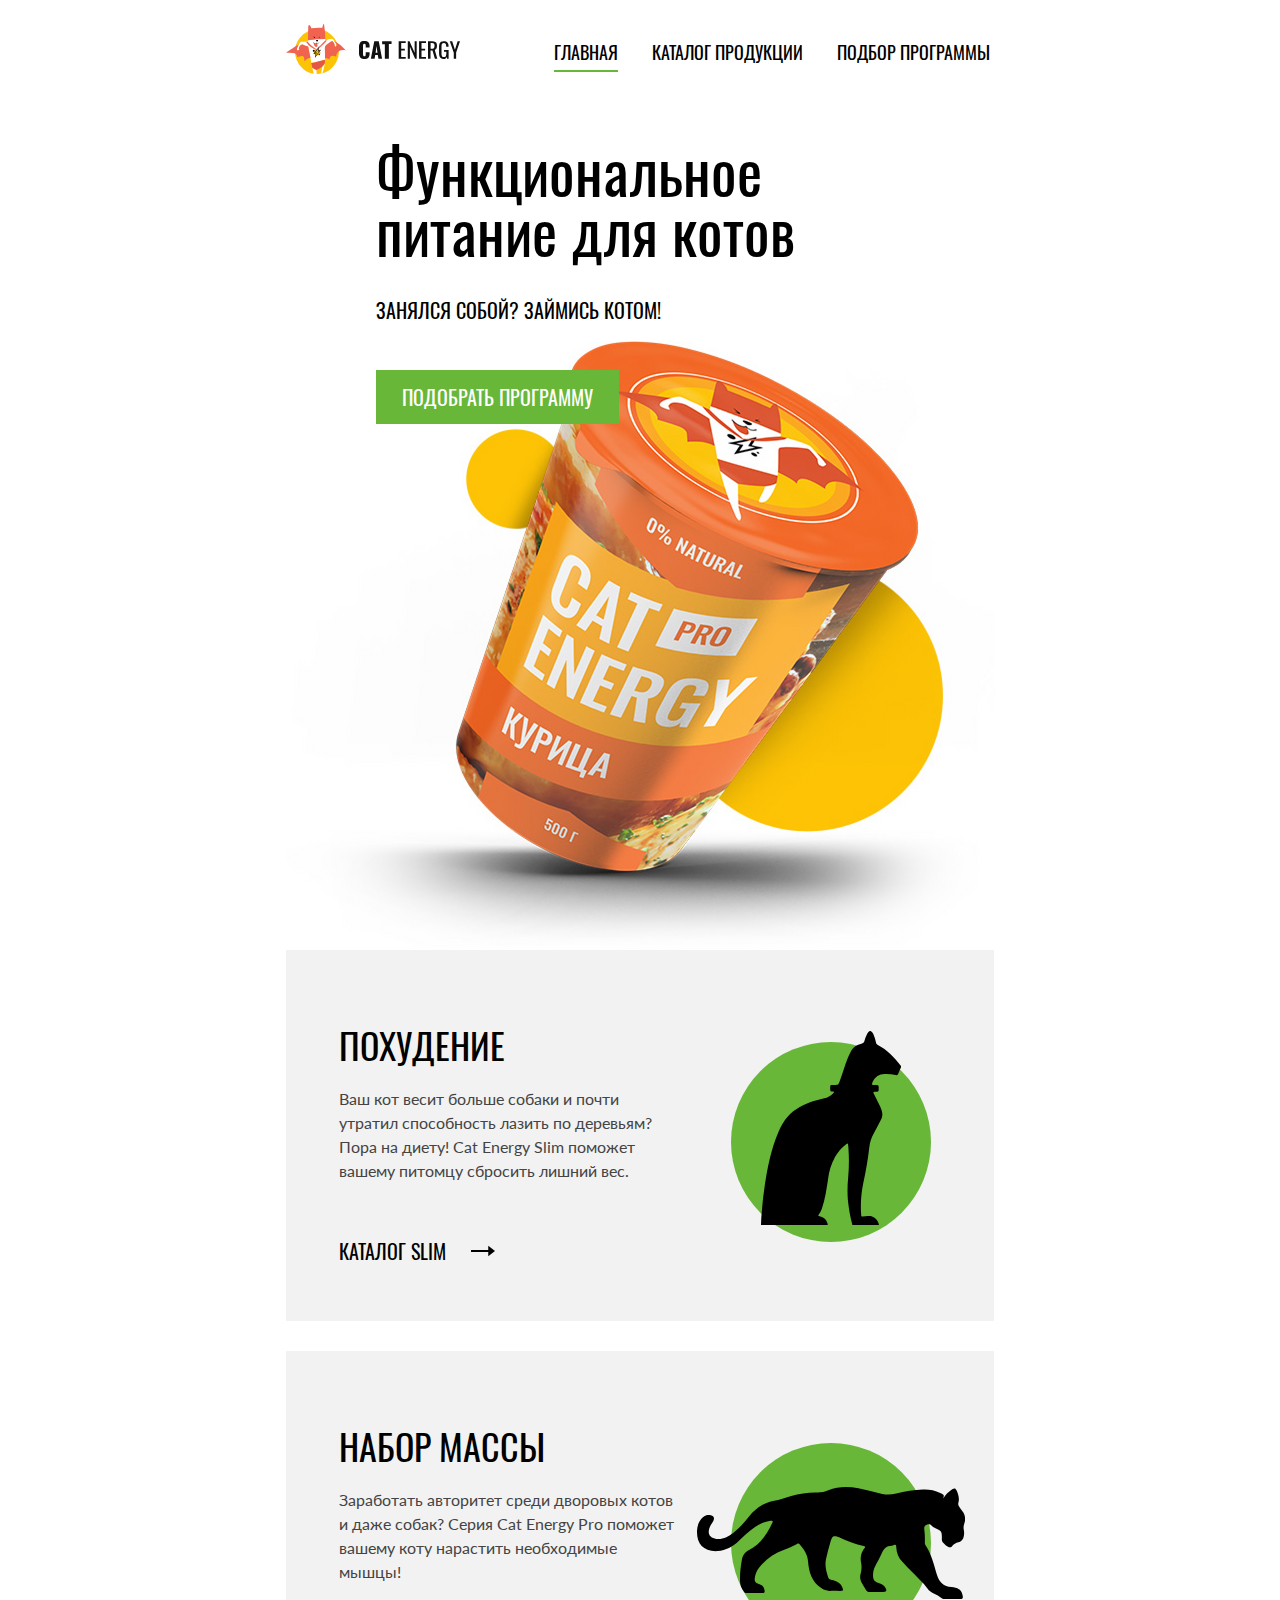
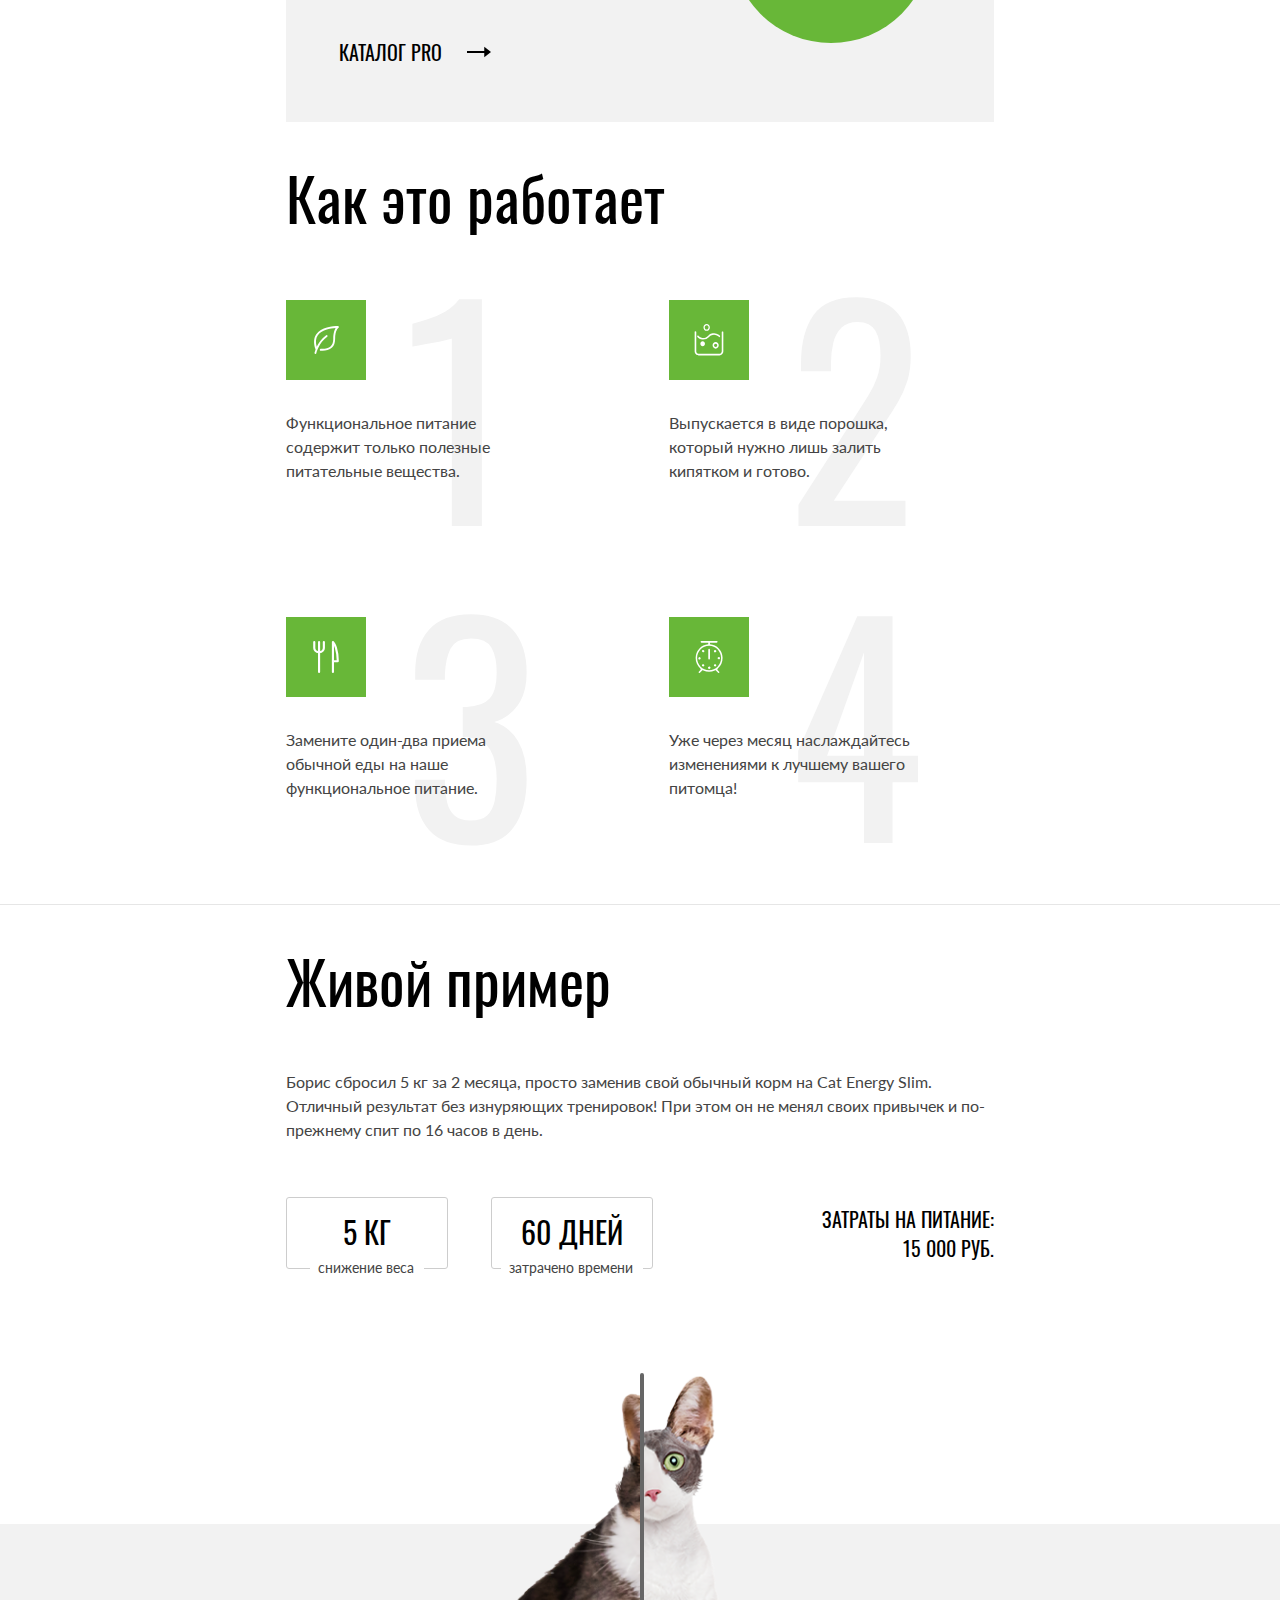
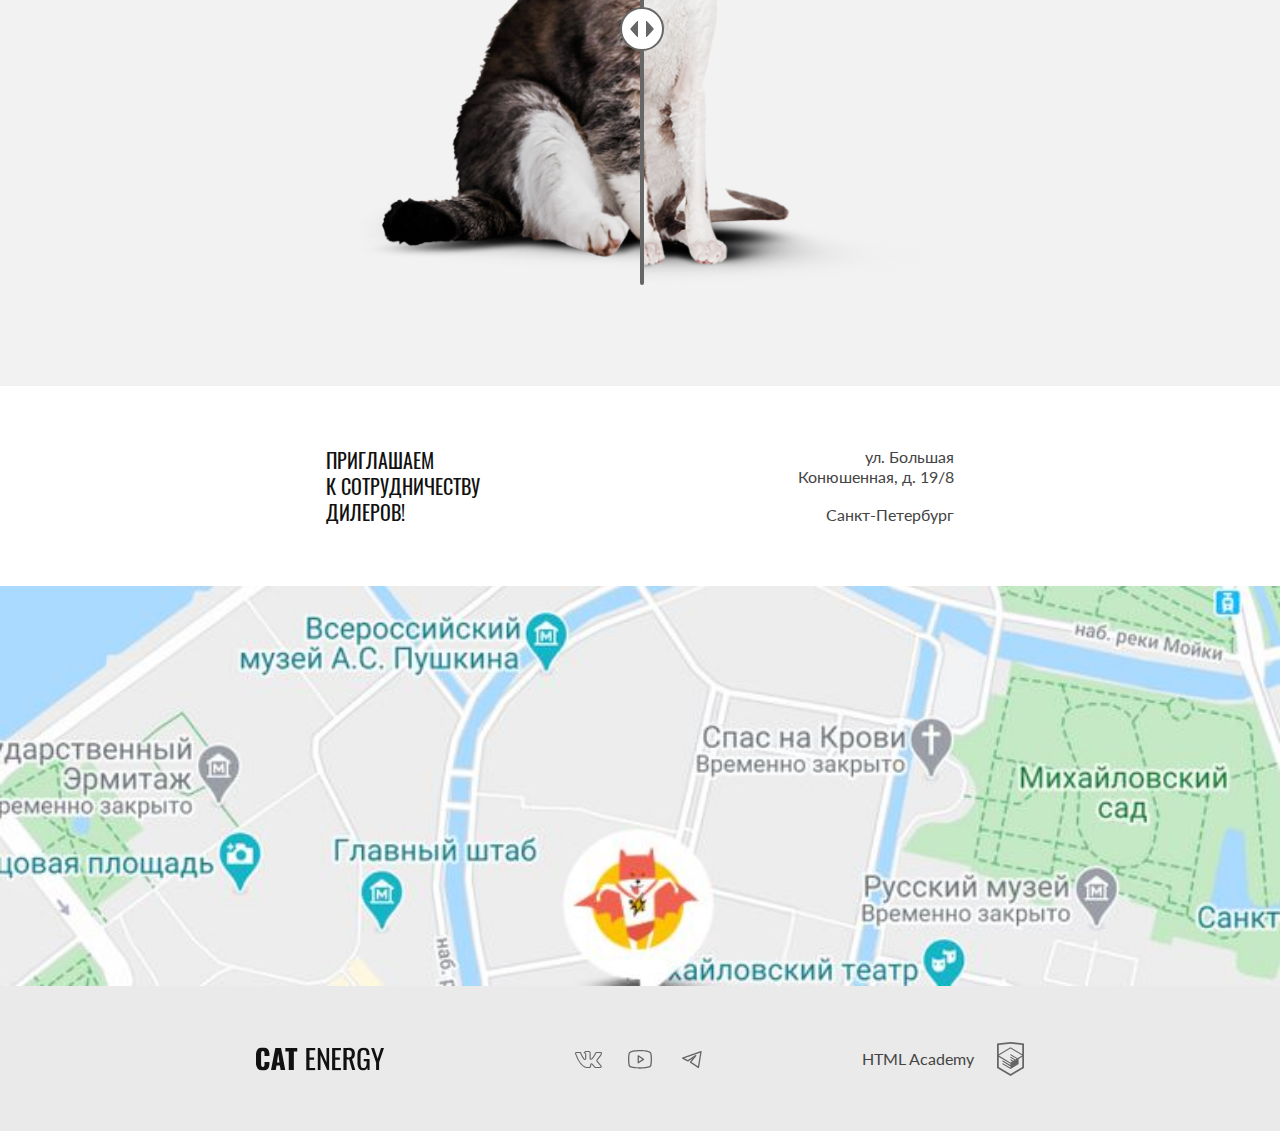
==== commit 33542436: "Deploying to gh-pages from @ htmlacademy-adaptive/2558275-cat-energy-32@ac30f9330bf37d9d94ada0f14833" ====
--- a/index.html
+++ b/index.html
@@ -1 +1 @@
-<!DOCTYPE html><html class="page" lang="ru"><head><meta charset="UTF-8"><title>Cat Energy</title><meta name="viewport" content="width=device-width,initial-scale=1"><link rel="icon" href="favicon.ico"><link rel="icon" href="favicons/favicon.svg" type="image/svg+xml"><link rel="apple-touch-icon" href="favicons/favicon-apple.png"><link rel="manifest" href="manifest.webmanifest"><link rel="stylesheet" href="styles/styles.css"><link rel="preload" href="../fonts/lato/Lato-Regular.woff2" type="font/woff2" as="font" crossorigin="anonymous"><link rel="preload" href="../fonts/oswald/oswaldregular.woff2" type="font/woff2" as="font" crossorigin="anonymous"><script src="scripts/index.js" defer="defer"></script></head><body class="page__body"><header class="main-header"><div class="main-header__wrapper"><a class="main-header__logo" href="index.html"><picture><source type="image/svg+xml" media="(min-width: 1440px)" srcset="images/logo-desktop.svg" width="70" height="59"><source type="image/svg+xml" media="(min-width: 768px)" srcset="images/logo-tablet.svg" width="60" height="50"><img class="main-header__logo-image" src="images/logo-mobile.svg" alt="Cat Energy Logo" width="33" height="38"></picture></a><a class="main-header__logo-text-wrapper" href="index.html"><img class="main-header__logo-text" src="images/logo-text.svg" alt="Cat Energy" width="101" height="18"> </a><button class="main-header__toggle main-header__toggle--open" type="button" id="button"><span class="visually-hidden">Открыть меню</span></button></div><nav class="main-nav main-nav--no-js" id="main-nav"><ul class="main-nav__list nav-list nav-list--white" id="nav"><li class="nav-list__item nav-list__item--current"><a class="nav-list__link" href="index.html">Главная</a></li><li class="nav-list__item"><a class="nav-list__link" href="catalog.html">Каталог продукции</a></li><li class="nav-list__item"><a class="nav-list__link" href="#">Подбор программы</a></li></ul></nav></header><main class="main-container"><section class="hero"><div class="hero__wrapper"><h1 class="hero__title">Функциональное питание для котов</h1><p class="hero__description">Занялся собой? Займись котом!</p><div class="hero__image-wrapper"><picture><source type="image/png" media="(min-width: 1440px)" srcset="images/hero-desktop@1x.png, images/hero-desktop@2x.png 2x" width="552" height="499"><source type="image/png" media="(min-width: 768px)" srcset="images/hero-tablet@1x.png, images/hero-tablet@2x.png 2x" width="709" height="609"><img class="hero__image" src="images/hero-mobile@1x.png" srcset="images/hero-mobile@2x.png" alt="Cat Energy Can." width="280" height="270"></picture></div><a class="hero__link button button--primary" href="#">Подобрать программу</a></div></section><section class="products"><ul class="products__list container"><li class="products__item products__item--slim"><div class="products__item-wrapper"><div class="products__icon"></div><h3 class="products__subtitle">Похудение</h3><p class="products__description">Ваш кот весит больше собаки и почти утратил способность лазить по деревьям? Пора на диету! Cat Energy Slim поможет вашему питомцу сбросить лишний вес.</p><a class="products__link" href="#">Каталог slim</a></div></li><li class="products__item products__item--pro"><div class="products__item-wrapper"><div class="products__icon"></div><h3 class="products__subtitle">Набор массы</h3><p class="products__description">Заработать авторитет среди дворовых котов и даже собак? Серия Cat Energy Pro поможет вашему коту нарастить необходимые мышцы!</p><a class="products__link" href="#">Каталог pro</a></div></li></ul></section><section class="about container"><h2 class="about__title">Как это работает</h2><ul class="about__list"><li class="about__item about__item--leaf"><p class="about__description">Функциональное питание содержит только полезные питательные вещества.</p></li><li class="about__item about__item--water"><p class="about__description">Выпускается в виде порошка, который нужно лишь залить кипятком и готово.</p></li><li class="about__item about__item--food"><p class="about__description">Замените один-два приема обычной еды на наше функциональное питание.</p></li><li class="about__item about__item--clock"><p class="about__description">Уже через месяц наслаждайтесь изменениями к лучшему вашего питомца!</p></li></ul></section><section class="example"><div class="example__container container"><div class="example__wrapper"><h2 class="example__title">Живой пример</h2><p class="example__description">Борис сбросил 5 кг за 2 месяца, просто заменив свой обычный корм на Cat Energy Slim. Отличный результат без изнуряющих тренировок! При этом он не менял своих привычек и по-прежнему спит по 16 часов в день.</p><div class="example__stats-wrapper"><div class="example__stats"><div class="example__stats-title">Снижение веса</div><p class="example__stats-value">5 кг</p></div><div class="example__stats"><div class="example__stats-title">Затрачено времени</div><p class="example__stats-value">60 дней</p></div><div class="example__price-wrapper"><p class="example__price-title">Затраты на питание:</p><p class="example__price-count">15 000 руб</p></div></div></div><div class="example__image-wrapper"><picture><source type="image/png" media="(min-width: 768px)" srcset="images/example-before-tablet@1x.png, images/example-before-tablet@2x.png 2x" width="560" height="512"><img class="example__image example__image--before" src="images/example-before-mobile@1x.png" srcset="images/example-before-mobile@2x.png" alt="Fat cat example" width="280" height="256"></picture><button class="example__image-slider" type="button"><span class="visually-hidden">Ползунок вида кота</span></button><picture><source type="image/png" media="(min-width: 768px)" srcset="images/example-after-tablet@1x.png, images/example-after-tablet@2x.png 2x" width="560" height="512"><img class="example__image example__image--after" src="images/example-after-mobile@1x.png" srcset="images/example-after-mobile@2x.png" alt="Thin cat example" width="280" height="256"></picture></div></div></section></main><footer class="main-footer"><div class="main-footer__contacts"><div class="main-footer__invitation">Приглашаем к сотрудничеству дилеров!</div><address class="main-footer__address">ул. Большая Конюшенная, д. 19/8 <span class="main-footer__address-footer">Санкт-Петербург</span></address></div><div class="main-footer__map"><iframe class="main-footer__map-frame" src="https://yandex.ru/map-widget/v1/?lang=ru_RU&amp;scroll=true&amp;source=constructor-api&amp;um=constructor%3Aa70b588485700b86dbeb0b23fb0b46061e5efc784e68ea2d456d7e1fca6dc536"></iframe></div><div class="main-footer__social social"><div class="social__wrapper"><a class="social__item social__logo-text-wrapper" href="index.html"><img class="social__logo-text" src="images/logo-text.svg" alt="Cat Energy" width="128" height="24"></a><ul class="social__item social__list"><li class="social__list-item"><a class="social__link social__link--vkontakte" href="https://vk.com/htmlacademy"><span class="visually-hidden">vk</span></a></li><li class="social__list-item"><a class="social__link social__link--youtube" href="https://www.youtube.com/user/htmlacademyru"><span class="visually-hidden">youtube</span></a></li><li class="social__list-item"><a class="social__link social__link--telegram" href="https://t.me/htmlacademy"><span class="visually-hidden">telegram</span></a></li></ul><div class="social__item copyright"><a class="copyright__link" href="https://htmlacademy.ru/intensive/adaptive">HTML Academy</a></div></div></div></footer></body></html>+<!DOCTYPE html><html class="page" lang="ru"><head><meta charset="UTF-8"><title>Cat Energy</title><meta name="viewport" content="width=device-width,initial-scale=1"><link rel="icon" href="favicon.ico"><link rel="icon" href="favicons/favicon.svg" type="image/svg+xml"><link rel="apple-touch-icon" href="favicons/favicon-apple.png"><link rel="manifest" href="manifest.webmanifest"><link rel="stylesheet" href="styles/styles.css"><link rel="preload" href="../fonts/lato/Lato-Regular.woff2" type="font/woff2" as="font" crossorigin="anonymous"><link rel="preload" href="../fonts/oswald/oswaldregular.woff2" type="font/woff2" as="font" crossorigin="anonymous"><script src="scripts/index.js" defer="defer"></script></head><body class="page__body"><header class="main-header"><div class="main-header__wrapper"><a class="main-header__logo" href="index.html"><picture><source type="image/svg+xml" media="(min-width: 1440px)" srcset="images/logo-desktop.svg" width="70" height="59"><source type="image/svg+xml" media="(min-width: 768px)" srcset="images/logo-tablet.svg" width="60" height="50"><img class="main-header__logo-image" src="images/logo-mobile.svg" alt="Cat Energy Logo" width="33" height="38"></picture></a><a class="main-header__logo-text-wrapper" href="index.html"><img class="main-header__logo-text" src="images/logo-text.svg" alt="Cat Energy" width="101" height="18"> </a><button class="main-header__toggle main-header__toggle--no-js main-header__toggle--open" type="button" id="button"><span class="visually-hidden">Открыть меню</span></button></div><nav class="main-nav main-nav--no-js" id="main-nav"><ul class="main-nav__list nav-list nav-list--white" id="nav"><li class="nav-list__item nav-list__item--current"><a class="nav-list__link" href="index.html">Главная</a></li><li class="nav-list__item"><a class="nav-list__link" href="catalog.html">Каталог продукции</a></li><li class="nav-list__item"><a class="nav-list__link" href="#">Подбор программы</a></li></ul></nav></header><main class="main-container"><section class="hero"><div class="hero__wrapper"><h1 class="hero__title">Функциональное питание для котов</h1><p class="hero__description">Занялся собой? Займись котом!</p><div class="hero__image-wrapper"><picture><source type="image/png" media="(min-width: 1440px)" srcset="images/hero-desktop@1x.png, images/hero-desktop@2x.png 2x" width="552" height="499"><source type="image/png" media="(min-width: 768px)" srcset="images/hero-tablet@1x.png, images/hero-tablet@2x.png 2x" width="709" height="609"><img class="hero__image" src="images/hero-mobile@1x.png" srcset="images/hero-mobile@2x.png" alt="Cat Energy Can." width="280" height="270"></picture></div><a class="hero__link button button--primary" href="#">Подобрать программу</a></div></section><section class="products"><ul class="products__list container"><li class="products__item products__item--slim"><div class="products__item-wrapper"><div class="products__icon"></div><h3 class="products__subtitle">Похудение</h3><p class="products__description">Ваш кот весит больше собаки и почти утратил способность лазить по деревьям? Пора на диету! Cat Energy Slim поможет вашему питомцу сбросить лишний вес.</p><a class="products__link" href="#">Каталог slim</a></div></li><li class="products__item products__item--pro"><div class="products__item-wrapper"><div class="products__icon"></div><h3 class="products__subtitle">Набор массы</h3><p class="products__description">Заработать авторитет среди дворовых котов и даже собак? Серия Cat Energy Pro поможет вашему коту нарастить необходимые мышцы!</p><a class="products__link" href="#">Каталог pro</a></div></li></ul></section><section class="about container"><h2 class="about__title">Как это работает</h2><ul class="about__list"><li class="about__item about__item--leaf"><p class="about__description">Функциональное питание содержит только полезные питательные вещества.</p></li><li class="about__item about__item--water"><p class="about__description">Выпускается в виде порошка, который нужно лишь залить кипятком и готово.</p></li><li class="about__item about__item--food"><p class="about__description">Замените один-два приема обычной еды на наше функциональное питание.</p></li><li class="about__item about__item--clock"><p class="about__description">Уже через месяц наслаждайтесь изменениями к лучшему вашего питомца!</p></li></ul></section><section class="example"><div class="example__container container"><div class="example__wrapper"><h2 class="example__title">Живой пример</h2><p class="example__description">Борис сбросил 5 кг за 2 месяца, просто заменив свой обычный корм на Cat Energy Slim. Отличный результат без изнуряющих тренировок! При этом он не менял своих привычек и по-прежнему спит по 16 часов в день.</p><div class="example__stats-wrapper"><div class="example__stats"><div class="example__stats-title">Снижение веса</div><p class="example__stats-value">5 кг</p></div><div class="example__stats"><div class="example__stats-title">Затрачено времени</div><p class="example__stats-value">60 дней</p></div><div class="example__price-wrapper"><p class="example__price-title">Затраты на питание:</p><p class="example__price-count">15 000 руб.</p></div></div></div><div class="example__image-wrapper"><picture><source type="image/png" media="(min-width: 768px)" srcset="images/example-before-tablet@1x.png, images/example-before-tablet@2x.png 2x" width="560" height="512"><img class="example__image example__image--before" src="images/example-before-mobile@1x.png" srcset="images/example-before-mobile@2x.png" alt="Fat cat example" width="280" height="256"></picture><button class="example__image-slider" type="button"><span class="visually-hidden">Ползунок вида кота</span></button><picture><source type="image/png" media="(min-width: 768px)" srcset="images/example-after-tablet@1x.png, images/example-after-tablet@2x.png 2x" width="560" height="512"><img class="example__image example__image--after" src="images/example-after-mobile@1x.png" srcset="images/example-after-mobile@2x.png" alt="Thin cat example" width="280" height="256"></picture></div></div></section></main><footer class="main-footer"><div class="main-footer__contacts"><div class="main-footer__invitation">Приглашаем<br>к сотрудничеству дилеров!</div><address class="main-footer__address">ул. Большая Конюшенная, д. 19/8 <span class="main-footer__address-footer">Санкт-Петербург</span></address></div><div class="main-footer__map"><iframe class="main-footer__map-frame" src="https://yandex.ru/map-widget/v1/?lang=ru_RU&amp;scroll=true&amp;source=constructor-api&amp;um=constructor%3Aa70b588485700b86dbeb0b23fb0b46061e5efc784e68ea2d456d7e1fca6dc536"></iframe></div><div class="main-footer__social social"><div class="social__wrapper"><a class="social__item social__logo-text-wrapper" href="index.html"><img class="social__logo-text" src="images/logo-text.svg" alt="Cat Energy" width="128" height="24"></a><ul class="social__item social__list"><li class="social__list-item"><a class="social__link social__link--vkontakte" href="https://vk.com/htmlacademy"><span class="visually-hidden">vk</span></a></li><li class="social__list-item"><a class="social__link social__link--youtube" href="https://www.youtube.com/user/htmlacademyru"><span class="visually-hidden">youtube</span></a></li><li class="social__list-item"><a class="social__link social__link--telegram" href="https://t.me/htmlacademy"><span class="visually-hidden">telegram</span></a></li></ul><div class="social__item copyright"><a class="copyright__link" href="https://htmlacademy.ru/intensive/adaptive">HTML Academy</a></div></div></div></footer></body></html>--- a/styles/styles.css
+++ b/styles/styles.css
@@ -1 +1 @@
-body{color:#000;background-color:#fff;margin:0;font-family:Lato-Regular,Arial,sans-serif}h1,h2,h3,h4{font:inherit}a{color:inherit;text-decoration:none}ul{margin:0;padding:0;list-style-type:none}@font-face{font-family:Lato-Regular;font-weight:400;font-style:normal;font-display:swap;src:url(../fonts/lato/Lato-Regular.woff2)format("woff2")}@font-face{font-family:Oswald;font-weight:400;font-style:normal;font-display:swap;src:url(../fonts/oswald/oswaldregular.woff2)format("woff2")}.container{width:280px;margin:0 auto}@media (width>=768px){.container{width:708px}}@media (width>=1440px){.container{width:1220px}}.button{text-transform:uppercase;cursor:pointer;border:none;font-family:Oswald,Arial,sans-serif;font-size:16px;line-height:20px}@media (width>=768px){.button{font-size:20px;line-height:26px}}.button--primary{color:#fff;background-color:#68b738}.button--primary:hover{background-color:#5eaa2f}.button--primary:active{color:#ffffff4d}.button--secondary{color:#444;background-color:#eaeaea}.button--secondary:hover{background-color:#ebebeb}.section-title{min-width:100%;height:24px;position:relative}.section-title:before{content:"";z-index:-1;background-color:#68b738;width:100%;height:2px;position:absolute;top:50%}.section-title__wrapper{width:320px;margin:0 auto}@media (width>=768px){.section-title__wrapper{width:708px}}@media (width>=1440px){.section-title__wrapper{width:1220px}}.section-title__title{background-color:#fff;margin:0 auto;padding:0 40px 0 20px;font-family:Oswald,Arial,sans-serif;font-size:24px;line-height:24px;display:inline-block}@media (width>=768px){.section-title__title{padding:0 20px 0 40px;font-size:32px;line-height:32px}}@media (width>=1440px){.section-title__title{padding:0 40px;font-size:40px;line-height:40px}}@media (width>=768px){.main-header{align-items:center;width:708px;margin:0 auto;display:flex}}@media (width>=1440px){.main-header{z-index:1;background:0 0;width:1220px;position:absolute;left:0;right:0}}.main-header__wrapper{background-color:#fff;justify-content:space-between;align-items:center;width:280px;margin:0 auto;padding:13px 20px 14px;display:flex}@media (width>=768px){.main-header__wrapper{margin:unset;justify-content:flex-start;width:auto;padding:25px 0 0}}@media (width>=1440px){.main-header__wrapper{padding:55px 110px}}.main-header__logo-text-wrapper{height:18px}.main-header__logo-text-wrapper:hover{opacity:.6}.main-header__logo-text-wrapper:active{opacity:.3}@media (width>=768px){.main-header__logo-text-wrapper{margin-left:13px}}@media (width>=1440px){.main-header__logo-text-wrapper{width:118px;height:21px;margin-left:14px}}.main-header__toggle{background-image:url(../icons/stack.svg#menu-open);background-color:unset;border:none;width:24px;height:24px}@media (width>=768px){.main-header__toggle{display:none}}.main-header__toggle--close{background-image:url(../icons/stack.svg#menu-close)}.nav-list{color:#000;z-index:2;flex-direction:column;column-gap:33px;width:100%;font-family:Oswald,Arial,sans-serif;display:none}@media (width>=768px){.nav-list{flex-direction:row;height:32px;display:flex}}@media (width>=1440px){.nav-list{height:38px}}.nav-list--open{display:flex}.nav-list__item{text-align:center;border-top:1px solid #e6e6e6;width:100%;margin:0 auto;padding:22px 0 24px;font-size:20px;line-height:20px}.nav-list__item:last-child{border-bottom:1px solid #e6e6e6}.nav-list__item:hover{opacity:.6}.nav-list__item:active{opacity:.3}@media (width>=768px){.nav-list__item{margin:unset;padding:unset;border:unset;width:auto}.nav-list__item:last-child{border:unset}.nav-list__item--current{border-bottom:2px solid #68b738}}@media (width>=1440px){.nav-list--white{color:#fff}.nav-list--white .nav-list__item--current{border-bottom:2px solid #fff}}.main-nav{text-transform:uppercase;background-color:#fff;width:100%;font-family:Oswald,Arial,sans-serif;font-size:20px;line-height:20px;display:flex;position:absolute;top:65px;left:0;right:0}@media (width>=768px){.main-nav{width:unset;background-color:#0000;margin-top:39px;margin-left:auto;font-size:18px;line-height:24px;position:static}}@media (width>=1440px){.main-nav{margin-top:16px;font-size:20px;line-height:30px}}.main-nav--no-js{display:flex;position:static}.main-nav--no-js .main-nav__list{display:flex}.main-container{flex-direction:column;display:flex}.hero{color:#fff;min-width:100%;font-family:Oswald,Arial,sans-serif;font-weight:400;position:relative}.hero:before{content:"";z-index:-1;background-image:-webkit-linear-gradient(90deg,#68b738,#68b738bf),-webkit-image-set(url(../images/hero-bg-mobile@1x.jpg) 1x type("image/jpeg"),url(../images/hero-bg-mobile@2x.jpg) 2x type("image/jpeg")),-webkit-linear-gradient(bottom left,#3f3e43,#525157);background-image:linear-gradient(90deg,#68b738,#68b738bf),image-set("../images/hero-bg-mobile@1x.jpg" 1x type("image/jpeg"),"../images/hero-bg-mobile@2x.jpg" 2x type("image/jpeg")),linear-gradient(to bottom left,#3f3e43,#525157);background-position:50%;background-repeat:no-repeat;width:100%;height:302px;position:absolute;top:0}@media (width>=768px){.hero{color:#000}.hero:before{display:none}}@media (width>=1440px){.hero:before{background-image:-webkit-linear-gradient(90deg,#68b738,#68b738bf),-webkit-image-set(url(../images/hero-bg-desktop@1x.jpg) 1x type("image/jpeg"),url(../images/hero-bg-desktop@2x.jpg) 2x type("image/jpeg")),-webkit-linear-gradient(bottom left,#3f3e43,#525157);background-image:linear-gradient(90deg,#68b738,#68b738bf),image-set("../images/hero-bg-desktop@1x.jpg" 1x type("image/jpeg"),"../images/hero-bg-desktop@2x.jpg" 2x type("image/jpeg")),linear-gradient(to bottom left,#3f3e43,#525157);background-position:100%;width:50%;height:100%;display:block;right:0}}.hero__wrapper{flex-direction:column;align-items:center;width:320px;margin:0 auto;display:flex;position:relative}@media (width>=768px){.hero__wrapper{width:528px;min-height:875px}}@media (width>=1440px){.hero__wrapper{align-items:flex-start;width:1060px;min-height:551px;margin-top:143px}}.hero__title{text-align:center;margin:27px auto 0;font-size:36px;line-height:36px}@media (width>=768px){.hero__title{text-align:start;margin-top:65px;font-size:60px;line-height:60px}}@media (width>=1440px){.hero__title{max-width:50%;margin:81px 0 0}}.hero__description{text-transform:uppercase;margin:25px auto 0;font-size:14px;line-height:14px}@media (width>=768px){.hero__description{margin-top:40px;margin-left:0;font-size:20px;line-height:20px}}.hero__image-wrapper{z-index:-1;margin:29px 0 0;position:relative}@media (width>=768px){.hero__image-wrapper{z-index:-1;position:absolute;bottom:0}}@media (width>=1440px){.hero__image-wrapper{margin-right:141px;top:0;right:0}}.hero__link{text-align:center;width:280px;padding:10px 0}@media (width>=768px){.hero__link{width:auto;margin:50px auto 0 0;padding:14px 26px}}.products{color:#000;font-family:Oswald,Arial,sans-serif}.products__item{background-color:#eaeaea;width:100%}@media (width>=1440px){.products__item{width:570px}}.products__item-wrapper{grid-template-rows:repeat(3,auto);grid-template-columns:50px 1fr;gap:22px 20px;padding:24px 20px 18px;display:grid}@media (width>=768px){.products__item-wrapper{grid-template-columns:1fr 200px;gap:24px 53px;padding:77px 63px 53px 53px}}@media (width>=1440px){.products__item-wrapper{grid-template-columns:100px 1fr;gap:23px 62px;padding:47px 52px 55px}}.products__icon{background-color:#68b738;border-radius:50%;width:50px;height:50px;display:inline-block;position:relative}@media (width>=768px){.products__icon{grid-area:1/2/-1/3;width:200px;height:200px}}@media (width>=1440px){.products__icon{grid-area:1/1/2/2;width:100px;height:100px}}.products__icon:before{content:"";position:absolute;top:50%;left:50%;transform:translate(-50%,-50%)}.products__subtitle{text-transform:uppercase;margin:auto 0;font-size:24px;line-height:37px;display:inline-block}@media (width>=768px){.products__subtitle{grid-column:1/2;font-size:36px;line-height:36px}}@media (width>=1440px){.products__subtitle{grid-area:1/2/2/3}}.products__description{color:#444;grid-column:1/-1;margin:0;font-family:Lato-Regular,Arial,sans-serif;font-size:14px;line-height:18px}@media (width>=768px){.products__description{grid-column:1/2;font-size:16px;line-height:24px}}@media (width>=1440px){.products__description{grid-area:2/1/3/3}}.products__link{text-transform:uppercase;border-top:1px solid #d9d9d9;grid-column:1/-1;align-items:center;padding-top:19px;font-size:16px;line-height:16px;display:flex}.products__link:after{content:"";background-image:url(../icons/stack.svg#arrow);width:24px;height:12px;margin-left:15px;display:inline-block}.products__link:active{opacity:.3}.products__link:hover:after{width:32px;transform:scaleX(1.33)}@media (width>=768px){.products__link{border:none;grid-column:1/2;margin-top:25px;padding:0;font-size:20px;line-height:30px}.products__link:after{margin-left:25px}}@media (width>=1440px){.products__link{grid-area:3/1/-1/3}}.products__item--slim .products__icon:before{background-image:url(../icons/stack.svg#cat-slim);width:36px;height:50px}@media (width>=768px){.products__item--slim .products__icon:before{width:144px;height:194px}}@media (width>=1440px){.products__item--slim .products__icon:before{width:70px;height:97px}}.products__item--pro .products__icon:before{background-image:url(../icons/stack.svg#cat-pro);width:67px;height:28px}@media (width>=768px){.products__item--pro .products__icon:before{width:268px;height:112px}}@media (width>=1440px){.products__item--pro .products__icon:before{width:134px;height:56px}}.products__list{flex-direction:column;align-items:center;gap:20px;margin-top:20px;display:flex}@media (width>=768px){.products__list{gap:30px;margin-top:0}}@media (width>=1440px){.products__list{flex-flow:wrap;align-items:stretch;gap:80px;margin-top:82px}}.about{padding:20px 20px 0}@media (width>=768px){.about{padding:0 30px}}@media (width>=1440px){.about{padding:82px 0 0}}.about__title{font-family:Oswald,Arial,sans-serif;font-size:36px;line-height:40px}@media (width>=768px){.about__title{font-size:60px;line-height:60px}}.about__item{color:#444;counter-increment:counter 1;align-items:center;margin-left:0;font-size:14px;line-height:18px;display:flex;position:relative}.about__item:before{content:"";background-color:#68b738;background-position:50%;background-repeat:no-repeat;background-size:30px 32px;min-width:60px;height:60px;margin-right:20px;display:inline-block}@media (width>=768px){.about__item:before{width:80px;height:80px;margin-top:40px}.about__item{flex-direction:column;align-items:flex-start;gap:31px;width:230px;min-height:280px;font-size:16px;line-height:24px}.about__item:after{color:#f2f2f2;content:counter(counter);z-index:-1;font-family:Oswald,Arial,sans-serif;font-size:280px;font-weight:400;line-height:280px;position:absolute;top:0;bottom:0;left:118px}}.about__item--leaf:before{background-image:url(../icons/stack.svg#leaf)}.about__item--water:before{background-image:url(../icons/stack.svg#water)}.about__item--clock:before{background-image:url(../icons/stack.svg#clock)}.about__item--food:before{background-image:url(../icons/stack.svg#food)}.about__list{flex-direction:column;gap:20px;margin-top:40px;display:flex}@media (width>=768px){.about__list{flex-flow:wrap;align-items:stretch;gap:30px 153px}}@media (width>=1440px){.about__list{gap:93px}}.example{min-width:100%;margin-top:49px;position:relative}.example:before{content:"";z-index:-1;background-color:#f2f2f2;width:100%;height:100%;position:absolute;bottom:0}@media (width>=768px){.example:before{height:462px}}.example__container{flex-direction:column;align-items:center;row-gap:20px;padding-bottom:40px;display:flex}@media (width>=768px){.example__container{row-gap:99px;padding-bottom:101px}}@media (width>=1440px){.example__container{flex-direction:row;justify-content:space-between}.example__wrapper{margin:unset;width:436px}}.example__title{margin:0;font-family:Oswald,Arial,sans-serif;font-size:36px;line-height:40px}@media (width>=768px){.example__title{font-size:60px;line-height:60px}}.example__description{color:#444;margin-top:40px;margin-bottom:0;font-size:14px;line-height:18px}@media (width>=768px){.example__description{margin-top:60px;font-size:16px;line-height:24px}}@media (width>=1440px){.example__description{margin-top:146px}}.example__stats{border:1px solid #cdcdcd;border-radius:3px;justify-content:center;align-items:center;display:flex;position:relative}.example__stats-value{margin:0;font-family:Oswald,Arial,sans-serif;font-size:24px;line-height:24px}@media (width>=768px){.example__stats-value{font-size:30px;line-height:37px}}.example__stats-title{color:#444;text-transform:lowercase;text-align:center;background-color:#f2f2f2;max-width:60px;padding:0 14px;font-family:Lato-Regular,Arial,sans-serif;font-size:12px;line-height:12px;position:absolute;top:48px}@media (width>=768px){.example__stats-title{max-width:unset;background-color:#fff;padding:0 10px 0 8px;font-size:14px;line-height:14px;top:63px}}@media (width>=1440px){.example__stats-title{background-color:#f2f2f2}}.example__stats-wrapper{grid-template-rows:56px auto;grid-template-columns:repeat(2,124px);gap:34px 32px;margin-top:20px;font-family:Oswald,Arial,sans-serif;font-size:14px;line-height:20px;display:grid}@media (width>=768px){.example__stats-wrapper{grid-template-rows:72px;grid-template-columns:repeat(2,162px) 1fr;margin-top:50px;font-size:20px;line-height:20px}}@media (width>=1440px){.example__stats-wrapper{grid-template-rows:72px auto;grid-template-columns:repeat(2,162px);gap:60px 42px;margin-top:62px}}.example__price-wrapper{text-transform:uppercase;grid-column:1/-1;justify-content:center;display:flex}@media (width>=768px){.example__price-wrapper{text-align:end;flex-direction:column;grid-column:3/-1;row-gap:9px}}@media (width>=1440px){.example__price-wrapper{text-align:center;flex-direction:row;grid-column:1/-1;row-gap:9px}}.example__price-title{margin:0}@media (width>=1440px){.example__price-title{width:50%}}.example__price-count{margin:0}@media (width>=1440px){.example__price-count{width:50%}}.example__image-wrapper{width:280px;height:256px;display:flex;position:relative}@media (width>=768px){.example__image-wrapper{width:560px;height:512px}}@media (width>=1440px){.example__image-wrapper{margin:unset;max-width:50%}}.example__image-slider{cursor:grabbing;border:2px solid #666;border-radius:2px;width:2px;height:100%;padding:0;position:absolute;left:50%}.example__image-slider:before{content:"";background-color:#fff;border:2px solid #666;border-radius:50%;width:40px;height:40px;position:absolute;top:50%;left:50%;transform:translate(-50%,-50%)}.example__image-slider:after{content:"";background-color:#666;border-radius:50%;width:24px;height:18px;position:absolute;top:50%;left:50%;transform:translate(-50%,-50%);-webkit-mask-image:url(../icons/stack.svg#controls);mask-image:url(../icons/stack.svg#controls);-webkit-mask-position:50%;mask-position:50%;-webkit-mask-size:contain;mask-size:contain;-webkit-mask-repeat:no-repeat;mask-repeat:no-repeat}.example__image-slider:hover,.example__image-slider:hover:before{border-color:#68b738}.example__image-slider:hover:after{background-color:#68b738}.example__image-slider:active,.example__image-slider:active:before{border-color:#5eaa2f}.example__image-slider:active:after{background-color:#5eaa2f}.example__image{object-fit:cover;display:block;overflow:hidden}.example__image--before{object-position:left;width:100%}.example__image--after{object-position:right;width:100%}.main-footer{background-color:#fff;width:100%;position:relative}.main-footer__contacts{justify-content:space-between;width:280px;margin:0 auto;padding:26px 20px;display:flex}@media (width>=768px){.main-footer__contacts{width:628px;padding:61px 70px}}@media (width>=1440px){.main-footer__contacts{background-color:#fff;width:405px;margin-right:45px;position:absolute;top:95px;right:50%}}.main-footer--grey{background-color:#f2f2f2}.main-footer__invitation{color:#111;text-transform:uppercase;flex:1;font-family:Oswald,Arial,sans-serif;font-size:16px;line-height:20px}@media (width>=768px){.main-footer__invitation{max-width:163px;font-size:20px;line-height:26px}}.main-footer__address{color:#444;flex-direction:column;flex:1;justify-content:space-between;font-size:14px;font-style:normal;line-height:20px;display:flex}@media (width>=768px){.main-footer__address{text-align:end;max-width:157px;font-size:16px}}@media (width>=1440px){.main-footer__address{text-align:start}}.main-footer__map{height:362px}@media (width>=768px){.main-footer__map{height:400px}}.main-footer__map-frame{border:none;width:100%;height:100%}.social{background-color:#eaeaea}.social__wrapper{flex-direction:column;align-items:center;max-width:320px;margin:0 auto;padding:20px 0;display:flex}@media (width>=768px){.social__wrapper{flex-direction:row;justify-content:space-between;max-width:768px;padding:55px 30px}}@media (width>=1440px){.social__wrapper{max-width:1220px;padding:66px 0}}.social__item{border-bottom:1px solid #d9d9d9;justify-content:center;width:280px;margin:0 20px;padding:20px 0;display:flex}.social__item:last-child{border-bottom:none}@media (width>=768px){.social__item{border-bottom:none;width:auto;margin:0}}.social__logo-text-wrapper:hover{opacity:.6}.social__logo-text-wrapper:active{opacity:.3}.social__list{flex-wrap:wrap;gap:20px 24px}.social__link{background-color:#666;width:28px;height:22px;display:block;-webkit-mask-position:50%;mask-position:50%;-webkit-mask-size:contain;mask-size:contain;-webkit-mask-repeat:no-repeat;mask-repeat:no-repeat}.social__link:hover{background-color:#68b738}.social__link:active{opacity:.3}.social__link--vkontakte{-webkit-mask-image:url(../icons/stack.svg#vkontakte);mask-image:url(../icons/stack.svg#vkontakte)}.social__link--youtube{-webkit-mask-image:url(../icons/stack.svg#youtube);mask-image:url(../icons/stack.svg#youtube)}.social__link--telegram{-webkit-mask-image:url(../icons/stack.svg#telegram);mask-image:url(../icons/stack.svg#telegram)}.copyright__link{color:#444;justify-content:space-between;align-items:center;width:100%;font-size:16px;line-height:20px;display:flex}@media (width>=768px){.copyright__link{width:168px}}.copyright__link:after{content:"";background-color:#666;width:27px;height:34px;display:block;-webkit-mask-image:url(../icons/stack.svg#html-academy);mask-image:url(../icons/stack.svg#html-academy);-webkit-mask-position:50%;mask-position:50%;-webkit-mask-size:contain;mask-size:contain;-webkit-mask-repeat:no-repeat;mask-repeat:no-repeat}.copyright__link:hover:after{background-color:#68b738}.copyright__link:active{opacity:.3}.catalog{border-top:1px solid #d9d9d9;min-width:100%}@media (width>=768px){.catalog{border:none}}@media (width>=1440px){.catalog{margin-top:143px}}.catalog__title{color:#000;margin:27px auto 41px;font-family:Oswald,Arial,sans-serif;font-size:36px;line-height:36px}@media (width>=768px){.catalog__title{font-size:60px;line-height:60px}}.catalog__list{display:grid}@media (width>=768px){.catalog__list{grid-template-columns:repeat(2,324px);grid-auto-rows:511px;gap:60px;width:708px;margin:0 auto}}@media (width>=1440px){.catalog__list{grid-template-columns:repeat(4,243px);width:1220px;margin-top:84px}}.catalog__item{border-top:1px solid #ebebeb;position:relative}@media (width>=768px){.catalog__item{border:none;padding:0 37px 40px}.catalog__item:before{content:"";z-index:-1;background-color:#f2f2f2;width:100%;height:calc(100% - 81px);position:absolute;bottom:0;left:0}}.catalog__item-wrapper{grid-template-rows:repeat(3,auto);grid-template-columns:repeat(2,50%);width:280px;margin:0 auto;padding:24px 0 21px;display:grid}@media (width>=768px){.catalog__item-wrapper{grid-template-rows:242px 1fr auto;grid-template-columns:1fr;width:100%;height:100%;padding:0}}.catalog__item-image{grid-row:1/-2;margin:10px auto}@media (width>=768px){.catalog__item-image{grid-row:1/2;margin:auto}}.catalog__item-title{text-transform:uppercase;color:#222;width:80px;margin:0;font-family:Oswald,Arial,sans-serif;font-size:16px;font-weight:400;line-height:20px}@media (width>=768px){.catalog__item-title{text-align:center;width:140px;margin:0 auto;font-size:20px;line-height:24px}}.catalog__item-param-list{color:#444;grid-template-columns:repeat(2,50%);grid-auto-rows:16px;margin:0;font-size:12px;line-height:16px;display:grid}@media (width>=768px){.catalog__item-param-list{grid-auto-rows:25px;row-gap:5px;font-size:16px;line-height:20px}.catalog__item-param{border-bottom:1px solid #cdcdcd;padding-bottom:5px}}.catalog__item-value{text-align:end;margin:0}@media (width>=768px){.catalog__item-value{border-bottom:1px solid #cdcdcd;padding-bottom:5px}}.catalog__item-button{grid-column:1/-1;margin-top:17px;padding:10px 0}@media (width>=768px){.catalog__item-button{margin-top:32px;font-size:16px;line-height:20px}}.item-more{border-bottom:1px solid #ebebeb;flex-direction:column;align-items:center;padding:25px 0;display:flex}.item-more:before{content:"";background-color:#fff;background-image:url(../icons/stack.svg#plus);background-position:50%;background-repeat:no-repeat;background-size:contain;width:30px;height:30px;display:block;position:relative}@media (width>=768px){.item-more{border:2px solid #f2f2f2;margin-top:81px;padding:50px 37px 40px}.item-more:before{width:60px;height:60px}}.item-more__wrapper{text-align:center;flex-direction:column;flex:1;align-items:center;display:flex}.item-more__title{color:#111;margin:23px auto 0;font-family:Oswald,Arial,sans-serif;font-size:16px;line-height:20px}@media (width>=768px){.item-more__title{width:170px;margin-top:50px;font-size:20px;line-height:24px}}.item-more__description{color:#444;margin:8px auto 0;font-size:12px;line-height:16px}@media (width>=768px){.item-more__description{width:170px;margin-top:23px;font-size:16px;line-height:18px}}.item-more__button{width:280px;margin-top:21px;padding:10px 0}@media (width>=768px){.item-more__button{width:250px;margin-top:auto;font-size:16px;line-height:20px}}@media (width>=1440px){.item-more__button{width:169px}}.additional-products__title{margin-top:25px}@media (width>=768px){.additional-products__title{margin-top:74px}}@media (width>=1440px){.additional-products__title{margin-top:71px}.additional-products__wrapper{justify-content:space-between;margin-top:80px;display:flex}}.product-list{border-top:1px solid #cdcdcd;flex-direction:column;margin-top:36px;display:flex}@media (width>=768px){.product-list{border:1px solid #cdcdcd;margin-top:80px}}@media (width>=1440px){.product-list{border-bottom:none;border-left:none;border-right:none;margin-top:0}}.product-list__item{border-bottom:1px solid #cdcdcd;flex-direction:column;display:flex}@media (width>=768px){.product-list__item{flex-flow:wrap;justify-content:space-between;padding:26px 38px 28px}}@media (width>=1440px){.product-list__item{flex-wrap:nowrap;justify-content:flex-end;align-items:center;padding:15px 0 16px}}.product-list__item-title{color:#222;text-transform:uppercase;margin:13px 0 0;font-family:Oswald,Arial,sans-serif;font-size:16px;line-height:16px}@media (width>=768px){.product-list__item-title{font-size:20px;line-height:20px}}@media (width>=1440px){.product-list__item-title{margin:0 auto 0 0}}.product-list__item-param-list{color:#444;justify-content:space-between;margin:13px 0 0;font-size:14px;line-height:14px;display:flex}@media (width>=768px){.product-list__item-param-list{font-size:16px;line-height:20px}}@media (width>=1440px){.product-list__item-param-list{width:285px;margin:0 40px 0 0}}.product-list__item-price{margin:0}@media (width>=768px){.product-list__item-price{text-align:end;width:87px}}.product-list__item-button{width:100%;margin:15px 0 19px;padding:10px 0}@media (width>=768px){.product-list__item-button{margin:22px 0 0;font-size:16px;line-height:20px}}@media (width>=1440px){.product-list__item-button{width:244px;margin:0}}.order-gift{text-align:center;background-image:-webkit-linear-gradient(#68b738d9,#68b738d9),-webkit-image-set(url(../images/gift-bg-mobile@1x.jpg) 1x type("image/jpeg"),url(../images/gift-bg-mobile@2x.jpg) 2x type("image/jpeg"));background-image:linear-gradient(#68b738d9,#68b738d9),image-set("../images/gift-bg-mobile@1x.jpg" 1x type("image/jpeg"),"../images/gift-bg-mobile@2x.jpg" 2x type("image/jpeg"));background-repeat:no-repeat;flex-direction:column;align-items:center;height:290px;margin-top:35px;display:flex}@media (width>=768px){.order-gift{text-align:left;background-image:-webkit-linear-gradient(#68b738d9,#68b738d9),-webkit-image-set(url(../images/gift-bg-tablet@1x.jpg) 1x type("image/jpeg"),url(../images/gift-bg-tablet@2x.jpg) 2x type("image/jpeg"));background-image:linear-gradient(#68b738d9,#68b738d9),image-set("../images/gift-bg-tablet@1x.jpg" 1x type("image/jpeg"),"../images/gift-bg-tablet@2x.jpg" 2x type("image/jpeg"));flex-direction:row;height:200px;margin-top:70px}}@media (width>=1440px){.order-gift{text-align:center;background-image:-webkit-linear-gradient(#68b738d9,#68b738d9),-webkit-image-set(url(../images/gift-bg-desktop@1x.jpg) 1x type("image/jpeg"),url(../images/gift-bg-desktop@2x.jpg) 2x type("image/jpeg"));background-image:linear-gradient(#68b738d9,#68b738d9),image-set("../images/gift-bg-desktop@1x.jpg" 1x type("image/jpeg"),"../images/gift-bg-desktop@2x.jpg" 2x type("image/jpeg"));flex-direction:column;width:245px;height:288px;margin-top:0}}.order-gift:before{content:"";background-image:url(../icons/stack.svg#gift);background-position:50%;background-repeat:no-repeat;background-size:contain;width:78px;height:80px;margin-top:59px;display:block}@media (width>=768px){.order-gift:before{width:80px;height:82px;margin-bottom:auto;margin-left:108px}}@media (width>=1440px){.order-gift:before{margin-top:56px;margin-left:auto;margin-right:auto}}.order-gift__description{color:#fff;width:161px;margin-top:auto;margin-bottom:43px;font-size:16px;line-height:20px}@media (width>=768px){.order-gift__description{margin-bottom:auto;margin-left:264px}}@media (width>=1440px){.order-gift__description{margin:auto 43px auto auto}}.promo__title{margin-top:40px}@media (width>=768px){.promo__title{margin-top:80px}}@media (width>=1440px){.promo__title{margin-top:96px}}.promo__form-title{text-align:center;margin:32px auto 0;font-family:Oswald,Arial,sans-serif;font-size:16px;line-height:24px}@media (width>=768px){.promo__form-title{width:600px;font-size:24px;line-height:32px}}@media (width>=1440px){.promo__form-title{width:auto;margin-top:72px}}.form{flex-direction:column;row-gap:16px;margin-top:24px;margin-bottom:40px;font-family:Oswald,Arial,sans-serif;display:flex}@media (width>=768px){.form{flex-direction:row;width:752px;margin-bottom:104px}}.form__label{flex:1}.form__input{color:#444;box-sizing:border-box;border:1px solid #e7e7e7;outline:none;flex-shrink:1;width:100%;height:56px;padding:18px 13px 13px}.form__input::placeholder{text-transform:uppercase;color:#444;font-family:Oswald,Arial,sans-serif;font-size:20px;line-height:29px}.form__input:hover{outline-color:#cdcdcd}.form__input:focus{outline:2px solid #444}.form__button{padding:15px 0}@media (width>=768px){.form__button{width:256px}}.visually-hidden{clip:rect(0 0 0 0);border:0;width:1px;height:1px;margin:-1px;padding:0;position:absolute;overflow:hidden}+body{color:#000;background-color:#fff;margin:0;font-family:Lato-Regular,Arial,sans-serif}h1,h2,h3,h4{font:inherit}a{color:inherit;text-decoration:none}ul{margin:0;padding:0;list-style-type:none}@font-face{font-family:Lato-Regular;font-weight:400;font-style:normal;font-display:swap;src:url(../fonts/lato/Lato-Regular.woff2)format("woff2")}@font-face{font-family:Oswald;font-weight:400;font-style:normal;font-display:swap;src:url(../fonts/oswald/oswaldregular.woff2)format("woff2")}.container{width:280px;margin:0 auto}@media (width>=768px){.container{width:708px}}@media (width>=1440px){.container{width:1220px}}.button{text-transform:uppercase;cursor:pointer;border:none;font-family:Oswald,Arial,sans-serif;font-size:16px;line-height:20px}@media (width>=768px){.button{font-size:20px;line-height:26px}}.button--primary{color:#fff;background-color:#68b738}.button--primary:hover{background-color:#5eaa2f}.button--primary:active{color:#ffffff4d}.button--secondary{color:#444;background-color:#eaeaea}.button--secondary:hover{background-color:#ebebeb}.section-title{min-width:100%;height:24px;position:relative}.section-title:before{content:"";z-index:-1;background-color:#68b738;width:100%;height:2px;position:absolute;top:40%}@media (width>=768px){.section-title:before{top:60%}}@media (width>=1440px){.section-title:before{top:75%}}.section-title__wrapper{width:320px;margin:0 auto}@media (width>=768px){.section-title__wrapper{width:708px}}@media (width>=1440px){.section-title__wrapper{width:1300px}}.section-title__title{background-color:#fff;margin:0 auto;padding:0 40px 0 20px;font-family:Oswald,Arial,sans-serif;font-size:24px;line-height:24px;display:inline-block}@media (width>=768px){.section-title__title{padding:0 40px;font-size:32px;line-height:32px}}@media (width>=1440px){.section-title__title{padding:0 40px;font-size:40px;line-height:40px}}@media (width>=768px){.main-header{align-items:flex-end;width:708px;margin:0 auto;padding-top:25px;display:flex}}@media (width>=1440px){.main-header{z-index:1;background:0 0;width:1220px;padding-top:55px;position:absolute;left:0;right:0}}.main-header__wrapper{background-color:#fff;align-items:center;width:280px;height:38px;margin:0 auto;padding:13px 20px 14px;display:flex}@media (width>=768px){.main-header__wrapper{margin:unset;justify-content:flex-start;width:auto;height:50px;padding:0}}@media (width>=1440px){.main-header__wrapper{height:59px}}.main-header__logo-text-wrapper{height:18px;margin-left:56px}.main-header__logo-text-wrapper:hover{opacity:.6}.main-header__logo-text-wrapper:active{opacity:.3}@media (width>=768px){.main-header__logo-text-wrapper{margin-left:13px}}@media (width>=1440px){.main-header__logo-text-wrapper{width:118px;height:21px;margin-left:14px}}.main-header__logo-text{width:100%;height:100%}.main-header__toggle{background-image:url(../icons/stack.svg#menu-open);background-color:unset;border:none;width:24px;height:24px;margin-left:65px}@media (width>=768px){.main-header__toggle{display:none}}.main-header__toggle--close{background-image:url(../icons/stack.svg#menu-close);background-position:50%;background-repeat:no-repeat;background-size:18px 18px}.main-header__toggle--no-js{opacity:0}.nav-list{color:#000;z-index:2;flex-direction:column;column-gap:34px;width:100%;font-family:Oswald,Arial,sans-serif;display:none}@media (width>=768px){.nav-list{flex-direction:row;height:32px;display:flex}}@media (width>=1440px){.nav-list{height:38px}}.nav-list--open{display:flex}.nav-list__item{text-align:center;border-top:1px solid #e6e6e6;width:100%;margin:0 auto;padding:22px 0 24px;font-size:20px;line-height:20px}.nav-list__item:last-child{border-bottom:1px solid #e6e6e6}.nav-list__item:hover{opacity:.6}.nav-list__item:active{opacity:.3}@media (width>=768px){.nav-list__item{margin:unset;padding:unset;border:unset;width:auto;font-size:18px;line-height:24px}.nav-list__item:last-child{border:unset}}@media (width>=1440px){.nav-list__item{font-size:20px;line-height:30px}}@media (width>=768px){.nav-list__item--current{border-bottom:2px solid #68b738}}@media (width>=1440px){.nav-list--white{color:#fff}.nav-list--white .nav-list__item--current{border-bottom:2px solid #fff}}.main-nav{text-transform:uppercase;z-index:1;background-color:#fff;width:100%;font-family:Oswald,Arial,sans-serif;font-size:20px;line-height:20px;display:flex;position:absolute;top:65px;left:0;right:0}@media (width>=768px){.main-nav{width:unset;background-color:#0000;margin-bottom:3px;margin-left:auto;margin-right:4px;font-size:18px;line-height:24px;position:static}}@media (width>=1440px){.main-nav{margin-top:16px;margin-bottom:4px;margin-right:0;font-size:20px;line-height:30px}}.main-nav--no-js{display:flex;position:static}.main-nav--no-js .main-nav__list{display:flex}.main-container{flex-direction:column;display:flex}.hero{color:#fff;min-width:100%;font-family:Oswald,Arial,sans-serif;font-weight:400;position:relative}.hero:before{content:"";z-index:-1;background-image:-webkit-linear-gradient(90deg,#68b738,#68b738bf),-webkit-image-set(url(../images/hero-bg-mobile@1x.jpg) 1x type("image/jpeg"),url(../images/hero-bg-mobile@2x.jpg) 2x type("image/jpeg")),-webkit-linear-gradient(bottom left,#3f3e43,#525157);background-image:linear-gradient(90deg,#68b738,#68b738bf),image-set("../images/hero-bg-mobile@1x.jpg" 1x type("image/jpeg"),"../images/hero-bg-mobile@2x.jpg" 2x type("image/jpeg")),linear-gradient(to bottom left,#3f3e43,#525157);background-position:50%;background-repeat:no-repeat;width:100%;height:302px;position:absolute;top:0}@media (width>=768px){.hero{color:#000}.hero:before{display:none}}@media (width>=1440px){.hero:before{background-image:-webkit-linear-gradient(90deg,#68b738,#68b738bf),-webkit-image-set(url(../images/hero-bg-desktop@1x.jpg) 1x type("image/jpeg"),url(../images/hero-bg-desktop@2x.jpg) 2x type("image/jpeg")),-webkit-linear-gradient(bottom left,#3f3e43,#525157);background-image:linear-gradient(90deg,#68b738,#68b738bf),image-set("../images/hero-bg-desktop@1x.jpg" 1x type("image/jpeg"),"../images/hero-bg-desktop@2x.jpg" 2x type("image/jpeg")),linear-gradient(to bottom left,#3f3e43,#525157);background-position:100%;width:50%;height:100%;display:block;right:0}}.hero__wrapper{flex-direction:column;align-items:center;width:320px;margin:0 auto;display:flex;position:relative}@media (width>=768px){.hero__wrapper{width:528px;min-height:880px}}@media (width>=1440px){.hero__wrapper{align-items:flex-start;width:1060px;min-height:551px;margin-top:143px}}.hero__title{text-align:center;margin:27px auto 0;font-size:36px;line-height:36px}@media (width>=768px){.hero__title{text-align:start;margin-top:65px;font-size:60px;line-height:60px}}@media (width>=1440px){.hero__title{max-width:50%;margin:81px 0 0}}.hero__description{text-transform:uppercase;margin:25px auto 0;font-size:14px;line-height:14px}@media (width>=768px){.hero__description{margin-top:40px;margin-left:0;font-size:20px;line-height:20px}}.hero__image-wrapper{z-index:-1;margin:29px 0 0;position:relative}@media (width>=768px){.hero__image-wrapper{z-index:-1;position:absolute;bottom:0}}@media (width>=1440px){.hero__image-wrapper{margin-top:0;margin-right:141px;top:0;right:0}}.hero__link{text-align:center;width:280px;margin-top:-2px;padding:10px 0}@media (width>=768px){.hero__link{width:auto;margin:50px auto 0 0;padding:14px 26px}}.products{color:#000;font-family:Oswald,Arial,sans-serif}.products__item{background-color:#f2f2f2;width:100%}@media (width>=1440px){.products__item{width:570px}}.products__item-wrapper{grid-template-rows:repeat(3,auto);grid-template-columns:50px 1fr;gap:22px 20px;padding:24px 20px 22px;display:grid}@media (width>=768px){.products__item-wrapper{grid-template-columns:1fr 200px;gap:24px 53px;padding:77px 63px 53px 53px}}@media (width>=1440px){.products__item-wrapper{grid-template-columns:100px 1fr;gap:23px 62px;padding:47px 52px 55px}}.products__icon{background-color:#68b738;border-radius:50%;width:50px;height:50px;display:inline-block;position:relative}@media (width>=768px){.products__icon{grid-area:1/2/-1/3;width:200px;height:200px;margin-top:15px}}@media (width>=1440px){.products__icon{grid-area:1/1/2/2;width:100px;height:100px;margin-top:0}}.products__icon:before{content:"";position:absolute;top:50%;left:50%;transform:translate(-50%,-50%)}.products__subtitle{text-transform:uppercase;margin:auto 0;font-size:24px;line-height:37px;display:inline-block}@media (width>=768px){.products__subtitle{grid-column:1/2;font-size:36px;line-height:36px}}@media (width>=1440px){.products__subtitle{grid-area:1/2/2/3}}.products__description{color:#444;grid-column:1/-1;margin:0;font-family:Lato-Regular,Arial,sans-serif;font-size:14px;line-height:18px}@media (width>=768px){.products__description{grid-column:1/2;font-size:16px;line-height:24px}}@media (width>=1440px){.products__description{grid-area:2/1/3/3;margin-top:16px}}.products__link{text-transform:uppercase;border-top:1px solid #d9d9d9;grid-column:1/-1;align-items:center;padding-top:19px;font-size:16px;line-height:16px;display:flex}.products__link:after{content:"";background-image:url(../icons/stack.svg#arrow);width:24px;height:12px;margin-left:15px;display:inline-block}.products__link:active{opacity:.3}.products__link:hover:after{width:32px;transform:scaleX(1.33)}@media (width>=768px){.products__link{border:none;grid-column:1/2;margin-top:29px;margin-bottom:2px;padding:0;font-size:20px;line-height:30px}.products__link:after{margin-left:25px}}@media (width>=1440px){.products__link{grid-area:3/1/-1/3;margin-top:4px;margin-bottom:4px}}.products__item--slim .products__icon:before{background-image:url(../icons/stack.svg#cat-slim);width:36px;height:50px}@media (width>=768px){.products__item--slim .products__icon:before{width:140px;height:194px;top:43%}}@media (width>=1440px){.products__item--slim .products__icon:before{width:70px;height:97px}}.products__item--pro .products__icon:before{background-image:url(../icons/stack.svg#cat-pro);width:67px;height:28px}@media (width>=768px){.products__item--pro .products__icon:before{width:268px;height:112px}}@media (width>=1440px){.products__item--pro .products__icon:before{width:134px;height:56px}}.products__list{flex-direction:column;align-items:center;gap:20px;margin-top:20px;display:flex}@media (width>=768px){.products__list{gap:30px;margin-top:-5px}}@media (width>=1440px){.products__list{flex-flow:wrap;align-items:stretch;gap:80px;margin-top:82px}}.about{padding:20px 20px 0}@media (width>=768px){.about{padding:45px 30px 0}}@media (width>=1440px){.about{padding:71px 0 0}}.about__title{margin:0;font-family:Oswald,Arial,sans-serif;font-size:36px;line-height:40px}@media (width>=768px){.about__title{font-size:60px;line-height:60px}}.about__item{color:#444;counter-increment:counter 1;align-items:center;margin-left:0;font-size:14px;line-height:18px;display:flex;position:relative}.about__item:before{content:"";background-color:#68b738;background-position:50%;background-repeat:no-repeat;background-size:30px 32px;min-width:60px;height:60px;margin-right:20px;display:inline-block}@media (width>=768px){.about__item:before{width:80px;height:80px;margin-top:40px}.about__item{flex-direction:column;align-items:flex-start;gap:31px;width:245px;min-height:280px;font-size:16px;line-height:24px}.about__item:after{color:#f2f2f2;content:counter(counter);z-index:-1;font-family:Oswald,Arial,sans-serif;font-size:280px;font-weight:400;line-height:280px;position:absolute;top:0;bottom:0;left:118px}}.about__item--leaf:before{background-image:url(../icons/stack.svg#leaf)}.about__item--water:before{background-image:url(../icons/stack.svg#water)}.about__item--clock:before{background-image:url(../icons/stack.svg#clock)}.about__item--food:before{background-image:url(../icons/stack.svg#food)}.about__list{flex-direction:column;gap:20px;margin-top:40px;display:flex}@media (width>=768px){.about__list{flex-flow:wrap;align-items:stretch;gap:37px 138px;margin-top:33px}}@media (width>=1440px){.about__list{gap:78px}}.about__description{margin:0}.example{background-color:#f2f2f2;min-width:100%;margin-top:49px;padding-top:25px;position:relative}@media (width>=768px){.example{background-color:unset;border-top:1px solid #e6e6e6;margin-top:47px;padding-top:45px}.example:before{content:"";z-index:-1;background-color:#f2f2f2;width:100%;height:462px;position:absolute;bottom:0}}@media (width>=1440px){.example{border:none;margin-top:69px;padding:0}.example:before{height:100%;top:136px}}.example__container{flex-direction:column;align-items:center;row-gap:20px;padding-bottom:40px;display:flex}@media (width>=768px){.example__container{row-gap:104px;padding-bottom:101px}}@media (width>=1440px){.example__container{flex-direction:row;justify-content:space-between;padding-bottom:75px}.example__wrapper{margin:unset;width:436px}}.example__title{margin:0;font-family:Oswald,Arial,sans-serif;font-size:36px;line-height:40px}@media (width>=768px){.example__title{font-size:60px;line-height:60px}}.example__description{color:#444;margin-top:40px;margin-bottom:0;font-size:14px;line-height:18px}@media (width>=768px){.example__description{margin-top:60px;font-size:16px;line-height:24px}}@media (width>=1440px){.example__description{margin-top:146px}}.example__stats{border:1px solid #cdcdcd;border-radius:3px;justify-content:center;align-items:center;display:flex;position:relative}.example__stats-value{text-transform:uppercase;margin:0 0 3px;font-family:Oswald,Arial,sans-serif;font-size:24px;line-height:24px}@media (width>=768px){.example__stats-value{font-size:30px;line-height:37px}}.example__stats-title{color:#444;text-transform:lowercase;text-align:center;background-color:#f2f2f2;max-width:60px;padding:0 14px;font-family:Lato-Regular,Arial,sans-serif;font-size:12px;line-height:12px;position:absolute;top:48px}@media (width>=768px){.example__stats-title{max-width:unset;background-color:#fff;padding:0 10px 0 8px;font-size:14px;line-height:14px;top:63px}}@media (width>=1440px){.example__stats-title{background-color:#f2f2f2}}.example__stats-wrapper{grid-template-rows:56px auto;grid-template-columns:repeat(2,124px);gap:34px 32px;margin-top:20px;font-family:Oswald,Arial,sans-serif;font-size:14px;line-height:20px;display:grid}@media (width>=768px){.example__stats-wrapper{grid-template-rows:72px;grid-template-columns:repeat(2,162px) 1fr;column-gap:43px;margin-top:55px;font-size:20px;line-height:20px}}@media (width>=1440px){.example__stats-wrapper{grid-template-rows:72px auto;grid-template-columns:repeat(2,162px);gap:60px 42px;margin-top:69px}}.example__price-wrapper{text-transform:uppercase;grid-column:1/-1;justify-content:center;display:flex}@media (width>=768px){.example__price-wrapper{text-align:end;flex-direction:column;grid-column:3/-1;row-gap:9px}}@media (width>=1440px){.example__price-wrapper{text-align:center;flex-direction:row;grid-column:1/-1;row-gap:9px}}.example__price-title{margin:0}@media (width>=1440px){.example__price-title{width:50%}}.example__price-count{margin:0}@media (width>=1440px){.example__price-count{width:50%}}.example__image-wrapper{width:280px;height:256px;display:flex;position:relative}@media (width>=768px){.example__image-wrapper{width:560px;height:512px}}@media (width>=1440px){.example__image-wrapper{max-width:50%;margin-top:-10px}}.example__image-slider{cursor:grabbing;border:2px solid #666;border-radius:2px;width:2px;height:100%;padding:0;position:absolute;left:50%}.example__image-slider:before{content:"";background-color:#fff;border:2px solid #666;border-radius:50%;width:40px;height:40px;position:absolute;top:50%;left:50%;transform:translate(-50%,-50%)}.example__image-slider:after{content:"";background-color:#666;border-radius:50%;width:24px;height:18px;position:absolute;top:50%;left:50%;transform:translate(-50%,-50%);-webkit-mask-image:url(../icons/stack.svg#controls);mask-image:url(../icons/stack.svg#controls);-webkit-mask-position:50%;mask-position:50%;-webkit-mask-size:contain;mask-size:contain;-webkit-mask-repeat:no-repeat;mask-repeat:no-repeat}.example__image-slider:hover,.example__image-slider:hover:before{border-color:#68b738}.example__image-slider:hover:after{background-color:#68b738}.example__image-slider:active,.example__image-slider:active:before{border-color:#5eaa2f}.example__image-slider:active:after{background-color:#5eaa2f}.example__image{object-fit:cover;display:block;overflow:hidden}.example__image--before{object-position:left;width:100%}.example__image--after{object-position:right;width:100%}.main-footer{background-color:#fff;width:100%;position:relative}.main-footer__contacts{justify-content:space-between;width:280px;margin:0 auto;padding:26px 20px;display:flex}@media (width>=768px){.main-footer__contacts{width:628px;padding:61px 70px}}@media (width>=1440px){.main-footer__contacts{background-color:#fff;width:405px;margin-right:45px;position:absolute;top:95px;right:50%}}.main-footer--grey{background-color:#f2f2f2}.main-footer__invitation{color:#111;text-transform:uppercase;flex:1;font-family:Oswald,Arial,sans-serif;font-size:16px;line-height:20px}@media (width>=768px){.main-footer__invitation{max-width:163px;font-size:20px;line-height:26px}}.main-footer__address{color:#444;flex-direction:column;flex:1;justify-content:space-between;font-size:14px;font-style:normal;line-height:20px;display:flex}@media (width>=768px){.main-footer__address{text-align:end;max-width:157px;font-size:16px}}@media (width>=1440px){.main-footer__address{text-align:start}}.main-footer__map{background-image:-webkit-image-set(url(../images/map-mobile@1x.jpg) 1x type("image/jpeg"),url(../images/map-mobile@2x.jpg) 2x type("image/jpeg"));background-image:image-set("../images/map-mobile@1x.jpg" 1x type("image/jpeg"),"../images/map-mobile@2x.jpg" 2x type("image/jpeg"));background-size:cover;height:362px}@media (width>=768px){.main-footer__map{background-image:-webkit-image-set(url(../images/map-tablet@1x.jpg) 1x type("image/jpeg"),url(../images/map-tablet@2x.jpg) 2x type("image/jpeg"));background-image:image-set("../images/map-tablet@1x.jpg" 1x type("image/jpeg"),"../images/map-tablet@2x.jpg" 2x type("image/jpeg"));height:400px}}@media (width>=1440px){.main-footer__map{background-image:-webkit-image-set(url(../images/map-desktop@1x.jpg) 1x type("image/jpeg"),url(../images/map-desktop@2x.jpg) 2x type("image/jpeg"));background-image:image-set("../images/map-desktop@1x.jpg" 1x type("image/jpeg"),"../images/map-desktop@2x.jpg" 2x type("image/jpeg"))}}.main-footer__map-frame{border:none;width:100%;height:100%}.social{background-color:#eaeaea}.social__wrapper{flex-direction:column;align-items:center;max-width:320px;margin:0 auto;padding:20px 0;display:flex}@media (width>=768px){.social__wrapper{flex-direction:row;justify-content:space-between;max-width:768px;padding:56px 30px 55px}}@media (width>=1440px){.social__wrapper{max-width:1220px;padding:66px 0}}.social__item{border-bottom:1px solid #d9d9d9;justify-content:center;width:280px;margin:0 20px;padding:20px 0;display:flex}.social__item:last-child{border-bottom:none}@media (width>=768px){.social__item{border-bottom:none;width:auto;margin:0;padding:0}}.social__logo-text-wrapper:hover{opacity:.6}.social__logo-text-wrapper:active{opacity:.3}.social__list{flex-wrap:wrap;gap:20px 24px}@media (width>=768px){.social__list{margin-left:34px}}.social__link{background-color:#666;width:28px;height:22px;display:block;-webkit-mask-position:50%;mask-position:50%;-webkit-mask-size:contain;mask-size:contain;-webkit-mask-repeat:no-repeat;mask-repeat:no-repeat}.social__link:hover,.social__link:focus{background-color:#68b738}.social__link:active{opacity:.3}.social__link--vkontakte{-webkit-mask-image:url(../icons/stack.svg#vkontakte);mask-image:url(../icons/stack.svg#vkontakte)}.social__link--youtube{-webkit-mask-image:url(../icons/stack.svg#youtube);mask-image:url(../icons/stack.svg#youtube)}.social__link--telegram{-webkit-mask-image:url(../icons/stack.svg#telegram);mask-image:url(../icons/stack.svg#telegram)}.copyright__link{color:#444;justify-content:space-between;align-items:center;width:100%;font-size:16px;line-height:20px;display:flex}@media (width>=768px){.copyright__link{gap:23px;width:auto}}.copyright__link:after{content:"";background-color:#666;width:27px;height:34px;display:block;-webkit-mask-image:url(../icons/stack.svg#html-academy);mask-image:url(../icons/stack.svg#html-academy);-webkit-mask-position:50%;mask-position:50%;-webkit-mask-size:contain;mask-size:contain;-webkit-mask-repeat:no-repeat;mask-repeat:no-repeat}.copyright__link:hover:after{background-color:#68b738}.copyright__link:active{opacity:.3}.catalog{border-top:1px solid #d9d9d9;min-width:100%}@media (width>=768px){.catalog{border:none}}@media (width>=1440px){.catalog{margin-top:143px}}.catalog__title{color:#000;margin:27px auto 41px;font-family:Oswald,Arial,sans-serif;font-size:36px;line-height:36px}@media (width>=768px){.catalog__title{margin-top:65px;font-size:60px;line-height:60px}}@media (width>=1440px){.catalog__title{margin-top:45px}}.catalog__list{display:grid}@media (width>=768px){.catalog__list{grid-template-columns:repeat(2,324px);grid-auto-rows:511px;gap:60px;width:708px;margin:84px auto 0}}@media (width>=1440px){.catalog__list{grid-template-columns:repeat(4,243px);gap:63px 82px;width:1220px;margin-top:84px}}.catalog__item{border-top:1px solid #ebebeb;position:relative}@media (width>=768px){.catalog__item{border:none;padding:0 37px 40px}.catalog__item:before{content:"";z-index:-1;background-color:#f2f2f2;width:100%;height:calc(100% - 81px);position:absolute;bottom:0;left:0}}@media (width>=1440px){.catalog__item{width:169px}}.catalog__item-wrapper{grid-template-rows:repeat(3,auto);grid-template-columns:repeat(2,50%);width:280px;margin:0 auto;padding:21px 0 25px;display:grid}@media (width>=768px){.catalog__item-wrapper{grid-template-rows:242px 1fr auto;grid-template-columns:1fr;width:100%;height:100%;padding:0}}.catalog__item-image{grid-row:1/-2;justify-content:center;place-self:center;align-items:center;width:140px;height:107px;display:flex}@media (width>=768px){.catalog__item-image{grid-row:1/2;width:200px;height:210px;margin-bottom:10px}}@media (width>=1440px){.catalog__item-image{width:169px;height:210px}}.catalog__item-title{text-transform:uppercase;color:#222;width:80px;margin:0;font-family:Oswald,Arial,sans-serif;font-size:16px;font-weight:400;line-height:20px}@media (width>=768px){.catalog__item-title{text-align:center;width:140px;margin:0 auto;font-size:20px;line-height:24px}}@media (width>=1440px){.catalog__item-title{margin-top:-10px}}.catalog__item-param-list{color:#444;grid-template-columns:repeat(2,50%);grid-auto-rows:16px;margin:8px 0 0;font-size:12px;line-height:16px;display:grid}@media (width>=768px){.catalog__item-param-list{grid-auto-rows:29px;row-gap:5px;margin-top:0;font-size:16px;line-height:20px}.catalog__item-param{border-bottom:1px solid #cdcdcd;padding-bottom:5px}}@media (width>=1440px){.catalog__item-param{padding:0}}.catalog__item-value{text-align:end;margin:0}@media (width>=768px){.catalog__item-value{border-bottom:1px solid #cdcdcd;padding-bottom:5px}}@media (width>=1440px){.catalog__item-value{padding:0}}.catalog__item-button{grid-column:1/-1;margin-top:15px;padding:10px 0}@media (width>=768px){.catalog__item-button{margin-top:32px;font-size:16px;line-height:20px}}.item-more{border-bottom:1px solid #ebebeb;flex-direction:column;align-items:center;padding:25px 0 24px;display:flex}.item-more:before{content:"";background-color:#fff;background-image:url(../icons/stack.svg#plus);background-position:50%;background-repeat:no-repeat;background-size:contain;width:30px;height:30px;display:block;position:relative}@media (width>=768px){.item-more{border:2px solid #f2f2f2;margin-top:81px;padding:50px 37px 40px}.item-more:before{width:60px;height:60px}}.item-more__wrapper{text-align:center;flex-direction:column;flex:1;align-items:center;display:flex}.item-more__title{text-transform:uppercase;color:#111;margin:23px auto 0;font-family:Oswald,Arial,sans-serif;font-size:16px;line-height:20px}@media (width>=768px){.item-more__title{width:170px;margin-top:50px;font-size:20px;line-height:24px}}@media (width>=1440px){.item-more__title{margin-top:40px}}.item-more__description{color:#444;margin:8px auto 0;font-size:12px;line-height:16px}@media (width>=768px){.item-more__description{width:170px;margin-top:23px;font-size:16px;line-height:18px}}.item-more__button{width:280px;margin-top:21px;padding:10px 0}@media (width>=768px){.item-more__button{width:250px;margin-top:auto;font-size:16px;line-height:20px}}@media (width>=1440px){.item-more__button{width:169px}}.additional-products__title{margin-top:24px}@media (width>=768px){.additional-products__title{margin-top:74px}}@media (width>=1440px){.additional-products__title{margin-top:71px}.additional-products__wrapper{justify-content:space-between;margin-top:95px;display:flex}}.product-list{border-top:1px solid #cdcdcd;flex-direction:column;margin-top:35px;display:flex}@media (width>=768px){.product-list{border:1px solid #cdcdcd;margin-top:88px}}@media (width>=1440px){.product-list{border-bottom:none;border-left:none;border-right:none;margin-top:0}}.product-list__item{border-bottom:1px solid #cdcdcd;flex-direction:column;display:flex}@media (width>=768px){.product-list__item{flex-flow:wrap;justify-content:space-between;padding:26px 38px 28px}}@media (width>=1440px){.product-list__item{flex-wrap:nowrap;justify-content:flex-end;align-items:center;width:895px;padding:15px 0 16px}}.product-list__item-title{color:#222;text-transform:uppercase;margin:13px 0 0;font-family:Oswald,Arial,sans-serif;font-size:16px;line-height:16px}@media (width>=768px){.product-list__item-title{margin:0;font-size:20px;line-height:20px}}@media (width>=1440px){.product-list__item-title{margin:0 auto 0 0}}.product-list__item-param-list{color:#444;justify-content:space-between;margin:13px 0 0;font-size:14px;line-height:14px;display:flex}@media (width>=768px){.product-list__item-param-list{margin:0 2px 0 0;font-size:16px;line-height:20px}}@media (width>=1440px){.product-list__item-param-list{width:285px;margin:0 40px 0 0}}.product-list__item-price{margin:0}@media (width>=768px){.product-list__item-price{text-align:end;width:87px}}@media (width>=1440px){.product-list__item-price{text-align:start;width:42px}}.product-list__item-button{width:100%;margin:15px 0 18px;padding:10px 0}@media (width>=768px){.product-list__item-button{margin:24px 0 0;font-size:16px;line-height:20px}}@media (width>=1440px){.product-list__item-button{width:244px;margin:0}}.order-gift{text-align:center;background-image:-webkit-linear-gradient(#68b738d9,#68b738d9),-webkit-image-set(url(../images/gift-bg-mobile@1x.jpg) 1x type("image/jpeg"),url(../images/gift-bg-mobile@2x.jpg) 2x type("image/jpeg"));background-image:linear-gradient(#68b738d9,#68b738d9),image-set("../images/gift-bg-mobile@1x.jpg" 1x type("image/jpeg"),"../images/gift-bg-mobile@2x.jpg" 2x type("image/jpeg"));background-repeat:no-repeat;flex-direction:column;align-items:center;height:290px;margin-top:35px;display:flex}@media (width>=768px){.order-gift{text-align:left;background-image:-webkit-linear-gradient(#68b738d9,#68b738d9),-webkit-image-set(url(../images/gift-bg-tablet@1x.jpg) 1x type("image/jpeg"),url(../images/gift-bg-tablet@2x.jpg) 2x type("image/jpeg"));background-image:linear-gradient(#68b738d9,#68b738d9),image-set("../images/gift-bg-tablet@1x.jpg" 1x type("image/jpeg"),"../images/gift-bg-tablet@2x.jpg" 2x type("image/jpeg"));flex-direction:row;height:200px;margin-top:68px}}@media (width>=1440px){.order-gift{text-align:center;background-image:-webkit-linear-gradient(#68b738d9,#68b738d9),-webkit-image-set(url(../images/gift-bg-desktop@1x.jpg) 1x type("image/jpeg"),url(../images/gift-bg-desktop@2x.jpg) 2x type("image/jpeg"));background-image:linear-gradient(#68b738d9,#68b738d9),image-set("../images/gift-bg-desktop@1x.jpg" 1x type("image/jpeg"),"../images/gift-bg-desktop@2x.jpg" 2x type("image/jpeg"));flex-direction:column;width:245px;height:288px;margin-top:0}}.order-gift:before{content:"";background-image:url(../icons/stack.svg#gift);background-position:50%;background-repeat:no-repeat;background-size:contain;width:78px;height:80px;margin-top:59px;display:block}@media (width>=768px){.order-gift:before{width:80px;height:82px;margin-bottom:auto;margin-left:77px}}@media (width>=1440px){.order-gift:before{margin-top:56px;margin-left:auto;margin-right:auto}}.order-gift__description{color:#fff;width:161px;margin-top:auto;margin-bottom:43px;font-size:16px;line-height:20px}@media (width>=768px){.order-gift__description{margin-bottom:auto;margin-left:264px}}@media (width>=1440px){.order-gift__description{margin:0 43px auto auto}}.promo__title{margin-top:40px}@media (width>=768px){.promo__title{margin-top:80px}}@media (width>=1440px){.promo__title{margin-top:96px}}.promo__form-title{text-align:center;margin:32px auto 0;font-family:Oswald,Arial,sans-serif;font-size:16px;line-height:24px}@media (width>=768px){.promo__form-title{width:600px;margin-top:74px;font-size:24px;line-height:32px}}@media (width>=1440px){.promo__form-title{width:auto;margin-top:87px}}.form{flex-direction:column;row-gap:16px;margin-top:24px;margin-bottom:40px;font-family:Oswald,Arial,sans-serif;display:flex}@media (width>=768px){.form{flex-direction:row;max-width:632px;margin-bottom:80px}}@media (width>=1440px){.form{max-width:752px;margin-bottom:104px}}.form__label{flex:1}.form__input{color:#444;box-sizing:border-box;border:1px solid #e7e7e7;outline:none;flex-shrink:1;width:100%;height:56px;padding:18px 13px 13px}.form__input::placeholder{text-transform:uppercase;color:#444;font-family:Oswald,Arial,sans-serif;font-size:20px;line-height:29px}.form__input:hover{outline-color:#cdcdcd}.form__input:focus{outline:2px solid #444}.form__button{padding:15px 0;font-size:20px;line-height:26px}@media (width>=768px){.form__button{width:256px}}.visually-hidden{clip:rect(0 0 0 0);border:0;width:1px;height:1px;margin:-1px;padding:0;position:absolute;overflow:hidden}